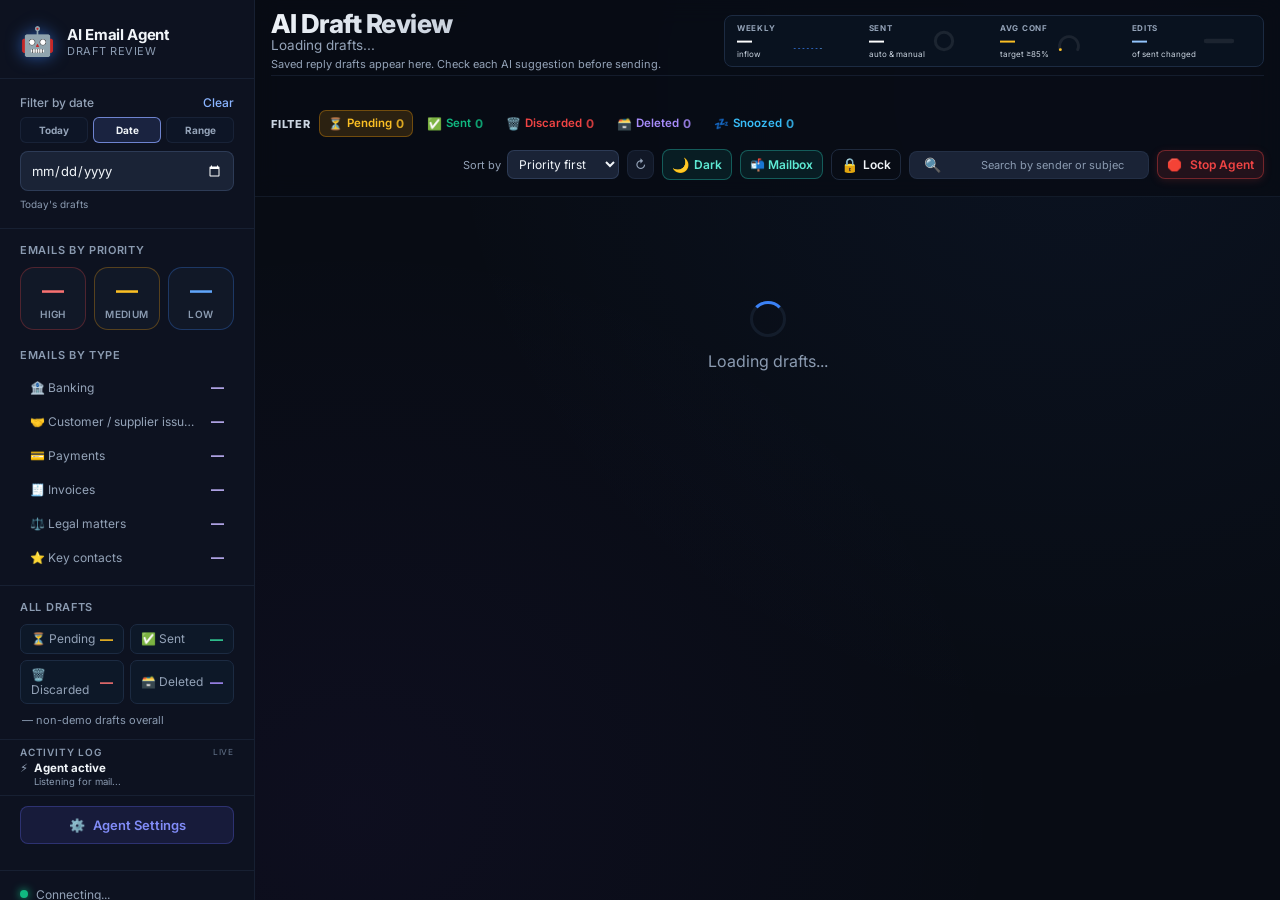
==== dashboard/index.html @ addd8291 "Add dashboard/index.html" ====
<!DOCTYPE html>
<html lang="en">
<head>
  <meta charset="UTF-8" />
  <meta name="viewport" content="width=device-width, initial-scale=1.0" />
  <title>AI Email Agent — Draft Review Dashboard</title>
  <meta name="description" content="Review, edit, and approve AI-generated email replies before they are sent." />
  <link rel="preconnect" href="https://fonts.googleapis.com" />
  <link rel="preconnect" href="https://fonts.gstatic.com" crossorigin />
  <link href="https://fonts.googleapis.com/css2?family=Inter:wght@300;400;500;600;700;800&family=JetBrains+Mono:wght@400;500&display=swap" rel="stylesheet" />
  <link rel="stylesheet" href="style.css?v=20260922-snooze-date" />
  <link rel="stylesheet" href="toolbar-layout.css?v=20260922-1" />
  <link rel="stylesheet" href="review.css?v=20260921-16" />
</head>
<body>

  <!-- ─── Sidebar ─────────────────────────────────────────────────── -->
  <aside class="sidebar" id="sidebar">
    <div class="sidebar-header">
      <div class="logo">
        <span class="logo-icon">🤖</span>
        <div class="logo-text">
          <span class="logo-title">AI Email Agent</span>
          <span class="logo-subtitle">Draft Review</span>
        </div>
      </div>
    </div>

    <!-- Date Filter (Clear on the right of Filter by date) -->
    <div class="date-filter">
      <div class="date-filter-top">
        <label for="filter-date" class="date-filter-label">Filter by date</label>
        <button type="button" class="date-clear-link" id="clear-date">Clear</button>
      </div>
      <div class="date-mode-tabs" role="group" aria-label="Date filter mode">
        <button type="button" class="date-mode-btn" data-date-mode="today">Today</button>
        <button type="button" class="date-mode-btn active" data-date-mode="single">Date</button>
        <button type="button" class="date-mode-btn" data-date-mode="range">Range</button>
      </div>
      <div class="date-inputs">
        <input type="date" id="filter-date" aria-label="Specific date" />
        <div class="date-range-inputs hidden" id="date-range-inputs">
          <input type="date" id="filter-date-from" aria-label="From date" />
          <input type="date" id="filter-date-to" aria-label="To date" />
        </div>
      </div>
      <p class="date-filter-help" id="date-filter-help">Today's drafts</p>
    </div>

    <!-- Emails by Priority & Type -->
    <section class="email-overview" aria-labelledby="priority-overview-label">
      <p class="overview-label" id="priority-overview-label">Emails by priority</p>
      <div class="priority-grid">
        <button type="button" class="priority-stat priority-stat-high overview-filter" data-overview-kind="priority" data-overview-value="high"><span id="priority-high">—</span><small>High</small></button>
        <button type="button" class="priority-stat priority-stat-medium overview-filter" data-overview-kind="priority" data-overview-value="medium"><span id="priority-medium">—</span><small>Medium</small></button>
        <button type="button" class="priority-stat priority-stat-low overview-filter" data-overview-kind="priority" data-overview-value="low"><span id="priority-low">—</span><small>Low</small></button>
      </div>
      <p class="overview-label type-label">Emails by type</p>
      <div class="type-counts">
        <button type="button" class="overview-filter" data-overview-kind="type" data-overview-value="banking"><span>🏦 Banking</span><strong id="type-banking">—</strong></button>
        <button type="button" class="overview-filter" data-overview-kind="type" data-overview-value="customerSupplier"><span>🤝 Customer / supplier issues</span><strong id="type-customer-supplier">—</strong></button>
        <button type="button" class="overview-filter" data-overview-kind="type" data-overview-value="payments"><span>💳 Payments</span><strong id="type-payments">—</strong></button>
        <button type="button" class="overview-filter" data-overview-kind="type" data-overview-value="invoices"><span>🧾 Invoices</span><strong id="type-invoices">—</strong></button>
        <button type="button" class="overview-filter" data-overview-kind="type" data-overview-value="legal"><span>⚖️ Legal matters</span><strong id="type-legal">—</strong></button>
        <button type="button" class="overview-filter" data-overview-kind="type" data-overview-value="keyContacts"><span>⭐ Key contacts</span><strong id="type-key-contacts">—</strong></button>
      </div>
    </section>

    <!-- All Drafts (2x2 Grid) -->
    <section class="global-draft-summary" aria-labelledby="global-draft-summary-label">
      <p class="overview-label" id="global-draft-summary-label">All drafts</p>
      <div class="global-draft-counts-grid">
        <div class="global-draft-box pending"><span>⏳ Pending</span><strong id="total-pending">—</strong></div>
        <div class="global-draft-box sent"><span>✅ Sent</span><strong id="total-approved">—</strong></div>
        <div class="global-draft-box discarded"><span>🗑️ Discarded</span><strong id="total-rejected">—</strong></div>
        <div class="global-draft-box deleted"><span>🗃️ Deleted</span><strong id="total-deleted">—</strong></div>
      </div>
      <p class="global-draft-note"><span id="total-visible">—</span> non-demo drafts overall</p>
    </section>

    <!-- Activity Log in Sidebar -->
    <div class="sidebar-section-title">
      <span>Activity Log</span>
      <small style="color:#64748b;font-weight:normal" id="feed-status-badge">Live</small>
    </div>
    <div class="sidebar-feed" id="sidebar-activity-feed">
      <div class="feed-item">
        <span>⚡</span>
        <div>
          <strong>Agent active</strong>
          <div class="feed-time">Listening for mail...</div>
        </div>
      </div>
    </div>

    <!-- Retry Queue in Sidebar -->
    <div class="sidebar-section-title" id="retry-queue-title" style="display:none">
      <span>Retry Queue</span>
      <small style="color:#fbbf24;font-weight:normal" id="retry-queue-count">0 pending</small>
    </div>
    <div class="sidebar-feed" id="sidebar-retry-feed" style="display:none"></div>

    <!-- Agent Settings Nav -->
    <div class="sidebar-section sidebar-settings-nav">
      <button class="sidebar-settings-btn" id="settings-open-btn">
        <span class="btn-icon">⚙️</span>
        <span class="btn-text">Agent Settings</span>
      </button>
    </div>

    <!-- Sidebar Footer -->
    <div class="sidebar-footer">
      <div class="agent-status">
        <span class="status-pulse" id="status-pulse"></span>
        <span class="status-text" id="status-text">Connecting...</span>
      </div>
      <div class="last-updated" id="last-updated">—</div>
      <button class="refresh-btn" id="refresh-btn" title="Refresh now">
        <span>↻</span> Refresh
      </button>
    </div>
  </aside>

  <!-- ─── Main Content ─────────────────────────────────────────────── -->
  <main class="main">

    <!-- Top Bar -->
    <header class="topbar">
      
      <!-- Header Row: Title & Subtitle + Stats Strip -->
      <div class="topbar-header-row">
        <div class="topbar-title-block">
          <h1 class="page-title">AI Draft Review</h1>
          <span class="page-subtitle" id="inbox-subtitle">Loading drafts...</span>
          <p class="page-context" id="page-context">Saved reply drafts appear here. Check each AI suggestion before sending.</p>
          <button type="button" class="mailbox-alert hidden" id="mailbox-alert">Mailbox needs attention <span>Reconnect</span></button>
          <div class="saved-view-note hidden" id="saved-view-note">Filters and sorting saved for your next visit</div>
        </div>

        <!-- Stats Box: Weekly, Sent, Avg Conf, Edits -->
        <div class="header-stats-strip">
          <!-- Stat 1: Weekly -->
          <div class="header-stat-box">
            <div class="header-stat-text">
              <span class="header-stat-label">WEEKLY</span>
              <strong class="header-stat-val" id="stat-weekly-val">—</strong>
              <span class="header-stat-sub" id="stat-weekly-sub">inflow</span>
            </div>
            <svg id="stat-weekly-chart" width="44" height="22" viewBox="0 0 44 22" fill="none" aria-label="Drafts created on each of the last seven days">
              <rect data-week-bar x="2" y="21" width="3.5" height="1" rx="1.5" fill="#3b82f6"/>
              <rect data-week-bar x="8" y="21" width="3.5" height="1" rx="1.5" fill="#3b82f6"/>
              <rect data-week-bar x="14" y="21" width="3.5" height="1" rx="1.5" fill="#3b82f6"/>
              <rect data-week-bar x="20" y="21" width="3.5" height="1" rx="1.5" fill="#3b82f6"/>
              <rect data-week-bar x="26" y="21" width="3.5" height="1" rx="1.5" fill="#3b82f6"/>
              <rect data-week-bar x="32" y="21" width="3.5" height="1" rx="1.5" fill="#3b82f6"/>
              <rect data-week-bar x="38" y="21" width="3.5" height="1" rx="1.5" fill="#60a5fa"/>
            </svg>
          </div>

          <div class="header-stat-sep"></div>

          <!-- Stat 2: Sent -->
          <div class="header-stat-box">
            <div class="header-stat-text">
              <span class="header-stat-label">SENT</span>
              <strong class="header-stat-val" id="stat-sent-val">—</strong>
              <span class="header-stat-sub" id="stat-sent-sub">auto &amp; manual</span>
            </div>
            <svg width="24" height="24" viewBox="0 0 36 36" style="transform:rotate(-90deg)">
              <circle cx="18" cy="18" r="13" fill="none" stroke="rgba(255,255,255,0.08)" stroke-width="4.5"/>
              <circle id="stat-sent-ring" cx="18" cy="18" r="13" fill="none" stroke="#10b981" stroke-width="4.5" stroke-dasharray="0 82"/>
            </svg>
          </div>

          <div class="header-stat-sep"></div>

          <!-- Stat 3: Avg Conf -->
          <div class="header-stat-box">
            <div class="header-stat-text">
              <span class="header-stat-label">AVG CONF</span>
              <strong class="header-stat-val conf" id="stat-conf-val">—</strong>
              <span class="header-stat-sub" id="stat-conf-sub">target ≥85%</span>
            </div>
            <svg width="26" height="24" viewBox="0 0 36 32">
              <path d="M 6 28 A 13 13 0 1 1 30 28" fill="none" stroke="rgba(255,255,255,0.08)" stroke-width="4" stroke-linecap="round"/>
              <path id="stat-conf-ring" d="M 6 28 A 13 13 0 1 1 30 28" pathLength="100" fill="none" stroke="#fbbf24" stroke-width="4" stroke-linecap="round" stroke-dasharray="0 100"/>
            </svg>
          </div>

          <div class="header-stat-sep"></div>

          <!-- Stat 4: Edits -->
          <div class="header-stat-box">
            <div class="header-stat-text">
              <span class="header-stat-label">EDITS</span>
              <strong class="header-stat-val edits" id="stat-edits-val">—</strong>
              <span class="header-stat-sub" id="stat-edits-sub">of sent changed</span>
            </div>
            <svg width="42" height="20" viewBox="0 0 42 20" fill="none">
              <rect x="1" y="7" width="40" height="6" rx="3" fill="rgba(255,255,255,0.08)"/>
              <rect id="stat-edits-bar" x="1" y="7" width="0" height="6" rx="3" fill="#8ab4ff"/>
            </svg>
          </div>
        </div>
      </div>

      <!-- Controls Unified Row: Filter buttons on Left, Tools + Theme on Right -->
      <div class="controls-unified-row">
        <div class="controls-left-filters">
          <span class="filter-label-text">FILTER</span>
          <div class="filter-buttons">
            <button class="filter-btn active" data-filter="pending" id="filter-pending">
              <span class="filter-icon">⏳</span> Pending <span class="filter-count">0</span>
            </button>
            <button class="filter-btn" data-filter="approved" id="filter-approved">
              <span class="filter-icon">✅</span> Sent <span class="filter-count">0</span>
            </button>
            <button class="filter-btn" data-filter="rejected" id="filter-rejected">
              <span class="filter-icon">🗑️</span> Discarded <span class="filter-count">0</span>
            </button>
            <button class="filter-btn" data-filter="deleted" id="filter-deleted">
              <span class="filter-icon">🗃️</span> Deleted <span class="filter-count">0</span>
            </button>
            <button class="filter-btn" data-filter="snoozed" id="filter-snoozed">
              <span class="filter-icon">💤</span> Snoozed <span class="filter-count">0</span>
            </button>
          </div>
          <label class="select-all-drafts hidden" id="select-all-drafts">
            <input type="checkbox" id="select-all-drafts-input" />
            <span>Select all</span>
          </label>
        </div>

        <div class="controls-right-tools">
          <div class="sort-control" style="display:flex;align-items:center;gap:6px">
            <label for="sort-drafts" style="font-size:12px;color:var(--text-secondary)">Sort by</label>
            <select id="sort-drafts" style="background:var(--bg-input);color:var(--text-primary);border:1px solid var(--border-bright);border-radius:7px;padding:5px 10px;font-size:12px">
              <option value="priority">Priority first</option>
              <option value="newest">Newest first</option>
              <option value="oldest">Oldest first</option>
            </select>
          </div>

          <button class="refresh-btn" id="refresh-btn-top" title="Refresh now" style="width:auto;padding:6px 10px;margin:0">
            <span>↻</span>
          </button>

          <!-- Dark / Light Theme Toggle Button -->
          <button class="mailbox-link" id="theme-toggle-btn" title="Toggle Light / Dark Mode" style="display:flex;align-items:center;gap:5px;cursor:pointer;padding:6px 12px;font-size:12px">
            <span id="theme-toggle-icon">🌙</span> <span id="theme-toggle-text">Dark</span>
          </button>

          <a class="mailbox-link" href="inbox.html" style="padding:6px 12px;font-size:12px">📬 Mailbox</a>
          <button class="mailbox-link" id="logout-btn" title="Lock dashboard" style="display:flex;align-items:center;gap:5px;cursor:pointer;padding:6px 12px;font-size:12px;border:1px solid var(--border-bright);background:transparent;color:var(--text-primary)">
            <span>🔒</span> Lock
          </button>

          <div class="search-wrap" style="margin:0">
            <span class="search-icon">🔍</span>
            <input
              type="text"
              id="search-input"
              class="search-input"
              placeholder="Search by sender or subject..."
              style="padding:6px 12px 6px 30px;font-size:12px"
            />
          </div>

          <button class="stop-btn" id="stop-agent-btn" title="Stop AI Agent completely" style="margin:0;padding:6px 13px;font-size:12px">
            <span class="btn-icon">🛑</span>
            <span class="btn-text">Stop Agent</span>
          </button>
        </div>
      </div>
    </header>

    <div class="active-filter-row hidden" id="active-filter-row" aria-label="Active filters"></div>

    <!-- Draft List -->
    <div class="draft-list" id="draft-list">
      <div class="loading-state" id="loading-state">
        <div class="spinner"></div>
        <p>Loading drafts...</p>
      </div>
      <div class="empty-state hidden" id="empty-state">
        <div class="empty-icon">📭</div>
        <h3>No drafts here</h3>
        <p>The AI agent will populate drafts as new emails arrive.</p>
      </div>
    </div>
  </main>

  <!-- ─── Settings Modal ───────────────────────────────────────────── -->
  <div class="modal-overlay hidden" id="settings-overlay">
    <div class="modal modal-settings" id="settings-modal" role="dialog" aria-modal="true">
      <div class="modal-header">
        <div class="modal-meta">
          <h2 class="modal-subject">⚙️ Agent Settings</h2>
          <div class="modal-from">Configure AI engine, tone, security, auto-approval &amp; themes</div>
        </div>
        <button class="modal-close" id="settings-close-btn" aria-label="Close">✕</button>
      </div>

      <div class="modal-body settings-body">
        <form id="settings-form" class="settings-form">
          
          <!-- 1. Color Theme Preset -->
          <div class="setting-group" id="setting-theme-group">
            <label class="setting-label">🎨 Dashboard Color Theme</label>
            <div class="theme-options-grid">
              <div class="theme-option active" data-theme="dark" aria-label="Indigo" title="Indigo" onclick="selectDashboardTheme('dark')"><span class="theme-dot" style="background:#6366f1"></span></div>
              <div class="theme-option" data-theme="cyan" aria-label="Cyan" title="Cyan" onclick="selectDashboardTheme('cyan')"><span class="theme-dot" style="background:#00e5ff"></span></div>
              <div class="theme-option" data-theme="amber" aria-label="Amber" title="Amber" onclick="selectDashboardTheme('amber')"><span class="theme-dot" style="background:#ffb300"></span></div>
              <div class="theme-option" data-theme="emerald" aria-label="Emerald" title="Emerald" onclick="selectDashboardTheme('emerald')"><span class="theme-dot" style="background:#10b981"></span></div>
              <div class="theme-option" data-theme="blue" aria-label="Blue" title="Blue" onclick="selectDashboardTheme('blue')"><span class="theme-dot" style="background:#3b82f6"></span></div>
              <div class="theme-option" data-theme="violet" aria-label="Violet" title="Violet" onclick="selectDashboardTheme('violet')"><span class="theme-dot" style="background:#8b5cf6"></span></div>
              <div class="theme-option" data-theme="purple" aria-label="Purple" title="Purple" onclick="selectDashboardTheme('purple')"><span class="theme-dot" style="background:#a855f7"></span></div>
              <div class="theme-option" data-theme="fuchsia" aria-label="Fuchsia" title="Fuchsia" onclick="selectDashboardTheme('fuchsia')"><span class="theme-dot" style="background:#d946ef"></span></div>
              <div class="theme-option" data-theme="pink" aria-label="Pink" title="Pink" onclick="selectDashboardTheme('pink')"><span class="theme-dot" style="background:#ec4899"></span></div>
              <div class="theme-option" data-theme="rose" aria-label="Rose" title="Rose" onclick="selectDashboardTheme('rose')"><span class="theme-dot" style="background:#f43f5e"></span></div>
              <div class="theme-option" data-theme="red" aria-label="Red" title="Red" onclick="selectDashboardTheme('red')"><span class="theme-dot" style="background:#ef4444"></span></div>
              <div class="theme-option" data-theme="orange" aria-label="Orange" title="Orange" onclick="selectDashboardTheme('orange')"><span class="theme-dot" style="background:#f97316"></span></div>
              <div class="theme-option" data-theme="yellow" aria-label="Yellow" title="Yellow" onclick="selectDashboardTheme('yellow')"><span class="theme-dot" style="background:#eab308"></span></div>
              <div class="theme-option" data-theme="lime" aria-label="Lime" title="Lime" onclick="selectDashboardTheme('lime')"><span class="theme-dot" style="background:#84cc16"></span></div>
              <div class="theme-option" data-theme="green" aria-label="Green" title="Green" onclick="selectDashboardTheme('green')"><span class="theme-dot" style="background:#22c55e"></span></div>
              <div class="theme-option" data-theme="teal" aria-label="Teal" title="Teal" onclick="selectDashboardTheme('teal')"><span class="theme-dot" style="background:#14b8a6"></span></div>
              <div class="theme-option" data-theme="sky" aria-label="Sky" title="Sky" onclick="selectDashboardTheme('sky')"><span class="theme-dot" style="background:#0ea5e9"></span></div>
              <div class="theme-option" data-theme="slate" aria-label="Slate" title="Slate" onclick="selectDashboardTheme('slate')"><span class="theme-dot" style="background:#94a3b8"></span></div>
              <div class="theme-option" data-theme="copper" aria-label="Copper" title="Copper" onclick="selectDashboardTheme('copper')"><span class="theme-dot" style="background:#c26d3b"></span></div>
              <div class="theme-option" data-theme="gold" aria-label="Gold" title="Gold" onclick="selectDashboardTheme('gold')"><span class="theme-dot" style="background:#d4af37"></span></div>
            </div>
          </div>

          <!-- 2. AI Provider & Model -->
          <div class="setting-group" id="setting-ai-group">
            <label class="setting-label" for="setting-ai-model">🤖 AI Provider &amp; Engine</label>
            <select id="setting-ai-model" class="setting-input">
              <option value="openrouter">OpenRouter (multiple model providers)</option>
              <option value="openai">OpenAI (GPT-4o / GPT-4o-mini)</option>
              <option value="gemini">Google Gemini</option>
              <option value="claude">Anthropic Claude (Claude 3.5 Sonnet)</option>
            </select>
            <span class="setting-help">Select the LLM engine used for generating smart email responses.</span>
            <label class="setting-label" for="setting-openrouter-model">OpenRouter model slug</label>
            <input id="setting-openrouter-model" class="setting-input" value="google/gemini-2.5-flash" placeholder="provider/model-name" autocomplete="off" />
            <span class="setting-help">Used only when OpenRouter is selected. Copy a model slug from the OpenRouter model catalog.</span>
          </div>

          <!-- 3. Tone & Name -->
          <div class="setting-group" id="setting-tone-group">
            <label class="setting-label" for="setting-tone">✍️ Default Reply Tone</label>
            <select id="setting-tone" class="setting-input">
              <option value="professional">Professional &amp; Direct</option>
              <option value="casual">Casual &amp; Friendly</option>
              <option value="formal">Formal &amp; Corporate</option>
              <option value="concise">Ultra-Concise</option>
            </select>
          </div>

          <!-- 4. Security & Sound FX -->
          <div class="setting-group" id="setting-security-group">
            <label class="setting-label">🛡️ Security &amp; Sound FX</label>
            <div class="setting-checkboxes">
              <label class="checkbox-label">
                <input type="checkbox" id="setting-sound-fx" checked />
                <span>Audio Feedback Chimes</span>
              </label>
              <label class="checkbox-label">
                <input type="checkbox" id="setting-pin-security" checked />
                <span>Enforce PIN Code Security</span>
              </label>
            </div>
          </div>

          <div class="setting-group" id="setting-pin-group">
            <label class="setting-label" for="setting-pin-code">Executive PIN Code</label>
            <input type="password" id="setting-pin-code" class="setting-input" minlength="4" maxlength="12" pattern="[0-9]{4,12}" placeholder="Unchanged" style="width:120px;letter-spacing:3px;text-align:center;" />
          </div>

          <!-- 5. Polling & Auto-Approval -->
          <div class="setting-group" id="setting-interval-group">
            <label class="setting-label" for="setting-interval">⏱️ Inbox Polling Interval (seconds)</label>
            <input type="number" id="setting-interval" class="setting-input" min="30" max="3600" step="30" value="120" />
          </div>

          <div class="setting-group" id="setting-auto-approve-group">
            <label class="setting-label" for="setting-auto-approve">🚀 Auto-Approval Threshold</label>
            <select id="setting-auto-approve" class="setting-input">
              <option value="false">Require Manual Confirmation (Draft Mode - Recommended)</option>
              <option value="true">Auto-Send High Confidence Replies (85%+)</option>
            </select>
          </div>

          <!-- 6. Persistent Memory Rules -->
          <div class="setting-group" id="setting-instructions-group">
            <label class="setting-label" for="setting-instructions">🧠 Custom Context &amp; Rules</label>
            <textarea id="setting-instructions" class="setting-input" rows="3" placeholder="e.g. Always offer Tuesdays or Thursdays for meetings. Never sign contracts over $10k without review."></textarea>
            <span class="setting-help">Persistent instructions remembered by the AI for all incoming emails.</span>
          </div>

          <!-- 7. Email Platforms -->
          <div class="setting-group" id="setting-platforms-group">
            <label class="setting-label">⚡ Connected Email Platforms</label>
            <div class="setting-checkboxes">
              <label class="checkbox-label">
                <input type="checkbox" id="setting-outlook" checked />
                <span>Outlook / MS 365</span>
              </label>
            </div>
          </div>

          <!-- 8. VIP Sender Allowlist -->
          <div class="setting-group" id="setting-vip-group">
            <label class="setting-label" for="setting-vip-contacts">⭐ VIP Sender Allowlist</label>
            <textarea id="setting-vip-contacts" class="setting-input" rows="2" placeholder="e.g. sarah.jenkins@acmecorp.com, boss@company.com, *@boardroom.co"></textarea>
            <span class="setting-help">Comma-separated emails or domains that receive gold VIP priority tags.</span>
          </div>

          <div class="settings-actions">
            <button type="submit" class="btn-save-settings" id="btn-save-settings">💾 Save Settings</button>
          </div>
        </form>
      </div>
    </div>
  </div>


  <!-- ─── Draft Detail Modal ────────────────────────────────────────── -->
  <div class="modal-overlay hidden" id="modal-overlay">
    <div class="modal" id="modal" role="dialog" aria-modal="true">

      <div class="modal-header">
        <div class="modal-meta">
          <div class="modal-badges" id="modal-badges"></div>
          <h2 class="modal-subject" id="modal-subject">Email Subject</h2>
          <div class="modal-from" id="modal-from">From: sender@example.com</div>
        </div>

        <div class="modal-header-actions" id="modal-footer">
          <button class="btn-reject" id="btn-reject">🗑️ Discard</button>
          <button class="btn-approve" id="btn-approve">
            <span class="btn-icon">✈️</span>
            <span>Send Reply</span>
          </button>
          <button class="modal-close" id="modal-close" aria-label="Close">✕</button>
        </div>
      </div>

      <div class="modal-body">
        <!-- Compact AI Classification Banner at Top -->
        <div class="meta-strip" id="modal-meta"></div>

        <!-- Original Email -->
        <div class="panel panel-original">
          <div class="panel-header">
            <span class="panel-icon">📩</span>
            <span class="panel-title">Original Email</span>
          </div>
          <div class="panel-content original-body" id="modal-original"></div>
        </div>

        <!-- AI Reply -->
        <div class="panel panel-reply">
          <div class="panel-header">
            <span class="panel-icon">🧠</span>
            <span class="panel-title">AI Reply</span>
            <button class="edit-toggle-btn" id="edit-toggle-btn">✏️ Edit</button>
          </div>
          <div class="panel-content ai-reply-view" id="modal-ai-reply"></div>
          <textarea class="ai-reply-editor hidden" id="modal-ai-editor" rows="10"
            placeholder="Edit the AI reply here..."></textarea>
          <div class="editor-actions hidden" id="editor-actions">
            <button class="btn-save-edit" id="btn-save-edit">💾 Save Edit</button>
            <button class="btn-cancel-edit" id="btn-cancel-edit">✕ Cancel</button>
          </div>
        </div>
      </div>
    </div>
  </div>

  <!-- ─── Toast Notifications ──────────────────────────────────────── -->
  <div class="toast-container" id="toast-container"></div>
  <div class="toast-popup" id="toast-popup"></div>

  <script src="security.js?v=20260921-16"></script>
  <script src="app.js?v=20260922-snooze-date"></script>
  <script src="review.js?v=20260921-16"></script>
</body>
</html>
---- dashboard/style.css ----
/* ──────────────────────────────────────────────────────────────
   AI Email Agent Dashboard — style.css
   Dark mode, glassmorphism, premium micro-animations
────────────────────────────────────────────────────────────── */

/* ─── Reset & Base ─────────────────────────────────────────── */
*, *::before, *::after { box-sizing: border-box; margin: 0; padding: 0; }

:root {
  /* Colors */
  --bg-deep:       #080c14;
  --bg-surface:    #0d1220;
  --bg-card:       #111827;
  --bg-card-hover: #161f30;
  --bg-glass:      rgba(17, 24, 39, 0.7);
  --bg-input:      #1a2336;

  --border:        rgba(99, 130, 180, 0.12);
  --border-bright: rgba(99, 130, 180, 0.25);

  --accent-blue:   #3b82f6;
  --accent-violet: #7c3aed;
  --accent-cyan:   #06b6d4;
  --accent-green:  #10b981;
  --accent-amber:  #f59e0b;
  --accent-red:    #ef4444;

  --gradient-hero: linear-gradient(135deg, #1e3a5f 0%, #0d1220 60%);
  --gradient-btn:  linear-gradient(135deg, #3b82f6, #7c3aed);
  --gradient-reject: linear-gradient(135deg, #7f1d1d, #991b1b);

  --text-primary:  #f1f5f9;
  --text-secondary:#94a3b8;
  --text-muted:    #475569;

  /* Sizes */
  --sidebar-w: 315px;
  --radius-sm: 8px;
  --radius-md: 14px;
  --radius-lg: 20px;

  /* Shadows */
  --shadow-card: 0 4px 24px rgba(0,0,0,0.4);
  --shadow-modal: 0 24px 80px rgba(0,0,0,0.7);
  --shadow-glow-blue: 0 0 30px rgba(59, 130, 246, 0.15);
}

html { scroll-behavior: smooth; }
body {
  font-family: 'Inter', system-ui, sans-serif;
  background: var(--bg-deep);
  color: var(--text-primary);
  display: flex;
  min-height: 100vh;
  overflow-x: hidden;
}

/* ─── Scrollbar ─────────────────────────────────────────────── */
::-webkit-scrollbar { width: 6px; }
::-webkit-scrollbar-track { background: var(--bg-deep); }
::-webkit-scrollbar-thumb { background: #1e3252; border-radius: 3px; }
::-webkit-scrollbar-thumb:hover { background: #2a4673; }

/* ─── Sidebar ───────────────────────────────────────────────── */
.sidebar {
  width: var(--sidebar-w);
  min-height: 100vh;
  background: var(--bg-surface);
  border-right: 1px solid var(--border);
  display: flex;
  flex-direction: column;
  position: fixed;
  top: 0; left: 0; bottom: 0;
  z-index: 100;
  padding: 0;
}

.sidebar-header {
  padding: 24px 20px 20px;
  border-bottom: 1px solid var(--border);
}

.logo {
  display: flex;
  align-items: center;
  gap: 12px;
}

.logo-icon {
  font-size: 28px;
  filter: drop-shadow(0 0 8px rgba(59,130,246,0.6));
  animation: float 3s ease-in-out infinite;
}

@keyframes float {
  0%, 100% { transform: translateY(0); }
  50% { transform: translateY(-4px); }
}

.logo-text { display: flex; flex-direction: column; }
.logo-title {
  font-size: 15px;
  font-weight: 700;
  color: var(--text-primary);
  letter-spacing: -0.3px;
}
.logo-subtitle {
  font-size: 11px;
  color: var(--text-muted);
  font-weight: 400;
  letter-spacing: 0.5px;
  text-transform: uppercase;
}

/* Sidebar Settings Button */
.sidebar-settings-nav {
  padding: 10px 20px;
  margin-top: auto;
}

.sidebar-settings-btn {
  width: 100%;
  display: flex;
  align-items: center;
  justify-content: center;
  gap: 8px;
  padding: 10px 14px;
  background: rgba(99, 102, 241, 0.12);
  border: 1px solid rgba(99, 102, 241, 0.3);
  color: #818cf8;
  font-family: 'Inter', sans-serif;
  font-size: 13px;
  font-weight: 600;
  border-radius: 8px;
  cursor: pointer;
  transition: all 0.2s ease;
}

.sidebar-settings-btn:hover {
  background: rgba(99, 102, 241, 0.25);
  border-color: #6366f1;
  color: #ffffff;
  box-shadow: 0 0 12px rgba(99, 102, 241, 0.4);
}

/* Theme Option Cards in Modal */
.theme-options-grid {
  display: grid;
  grid-template-columns: 1fr 1fr;
  gap: 8px;
  margin-top: 6px;
}

.theme-option {
  padding: 8px 12px;
  border-radius: 6px;
  border: 1px solid var(--border);
  background: rgba(0, 0, 0, 0.2);
  color: var(--text-primary);
  font-size: 12px;
  font-weight: 500;
  cursor: pointer;
  display: flex;
  align-items: center;
  gap: 8px;
  transition: all 0.2s;
}

.theme-option.active, .theme-option:hover {
  border-color: #6366f1;
  background: rgba(99, 102, 241, 0.15);
  color: #818cf8;
}

.theme-dot {
  width: 10px;
  height: 10px;
  border-radius: 50%;
  box-shadow: 0 0 6px currentColor;
}

/* Stats Grid */
.stats-grid {
  display: grid;
  grid-template-columns: 1fr 1fr;
  gap: 10px;
  padding: 20px;
}

.stat-card {
  background: var(--bg-card);
  border: 1px solid var(--border);
  border-radius: var(--radius-md);
  padding: 14px 12px;
  text-align: center;
  transition: transform 0.2s, border-color 0.2s;
  cursor: default;
}
.stat-card:hover { transform: translateY(-2px); }

.stat-number {
  display: block;
  font-size: 26px;
  font-weight: 700;
  line-height: 1;
  margin-bottom: 4px;
}
.stat-label {
  font-size: 11px;
  text-transform: uppercase;
  letter-spacing: 0.6px;
  color: var(--text-muted);
  font-weight: 500;
}

.stat-pending  { border-color: rgba(245,158,11,0.25); }
.stat-pending .stat-number { color: var(--accent-amber); }
.stat-approved { border-color: rgba(16,185,129,0.25); }
.stat-approved .stat-number { color: var(--accent-green); }
.stat-rejected { border-color: rgba(239,68,68,0.2); }
.stat-rejected .stat-number { color: var(--accent-red); }
.stat-deleted { border-color: rgba(139,92,246,0.3); }
.stat-deleted .stat-number { color: #a78bfa; }

/* Email overview */
.email-overview { padding: 18px 15px; border-bottom: 1px solid var(--border); }
.overview-label { margin: 0 0 10px; color: var(--text-muted); font-size: 11px; font-weight: 600; letter-spacing: .7px; text-transform: uppercase; }
.priority-grid { display: grid; grid-template-columns: repeat(3, 1fr); gap: 8px; }
.priority-stat { min-width: 0; padding: 11px 5px 9px; border: 1px solid var(--border); border-radius: var(--radius-md); background: var(--bg-card); color: inherit; text-align: center; font-family: inherit; cursor: pointer; }
.priority-stat span { display: block; font-size: 22px; font-weight: 700; line-height: 1; }
.priority-stat small { display: block; margin-top: 7px; color: var(--text-muted); font-size: 10px; font-weight: 600; letter-spacing: .4px; text-transform: uppercase; }
.priority-stat-high { border-color: rgba(239,68,68,.28); }
.priority-stat-high span { color: #f87171; }
.priority-stat-medium { border-color: rgba(245,158,11,.3); }
.priority-stat-medium span { color: #fbbf24; }
.priority-stat-low { border-color: rgba(59,130,246,.3); }
.priority-stat-low span { color: #60a5fa; }
.type-label { margin-top: 18px; }
.type-counts { display: flex; flex-direction: column; gap: 3px; }
.type-counts button { display: flex; align-items: center; justify-content: space-between; gap: 8px; width: 100%; min-height: 31px; padding: 6px 9px; border: 1px solid transparent; border-radius: 7px; background: transparent; color: var(--text-secondary); font: 12px 'Inter',sans-serif; cursor: pointer; }
.type-counts button:hover,.priority-stat:hover { background: rgba(148,163,184,.1); transform: translateY(-1px); }
.overview-filter.active { border-color: rgba(139,164,255,.7); background: rgba(90,118,210,.18); box-shadow: 0 0 0 2px rgba(102,140,255,.1); }
.type-counts span { overflow: hidden; text-overflow: ellipsis; white-space: nowrap; }
.type-counts strong { min-width: 22px; color: #c4b5fd; text-align: right; font-size: 13px; }

/* Global draft summary */
.global-draft-summary { padding: 16px 15px; border-bottom: 1px solid var(--border); }
.global-draft-counts { display: flex; flex-direction: column; gap: 5px; }
.global-draft-row {
  display: flex;
  align-items: center;
  justify-content: space-between;
  gap: 10px;
  min-height: 31px;
  padding: 6px 9px;
  border: 1px solid rgba(148,163,184,.08);
  border-radius: 7px;
  background: rgba(20,31,49,.42);
  color: var(--text-secondary);
  font-size: 12px;
}
.global-draft-row span { overflow: hidden; text-overflow: ellipsis; white-space: nowrap; }
.global-draft-row strong { min-width: 22px; text-align: right; font-size: 13px; }
.global-draft-row:nth-child(1) strong { color: var(--accent-amber); }
.global-draft-row:nth-child(2) strong { color: var(--accent-green); }
.global-draft-row:nth-child(3) strong { color: var(--accent-red); }
.global-draft-row:nth-child(4) strong { color: #a78bfa; }
.global-draft-note { margin: 9px 2px 0; color: var(--text-muted); font-size: 11px; }

/* Filter Buttons */
.filter-section { padding: 0 20px; }
.filter-label {
  font-size: 11px;
  text-transform: uppercase;
  letter-spacing: 0.8px;
  color: var(--text-muted);
  margin-bottom: 10px;
  font-weight: 500;
}
.filter-buttons { display: flex; flex-direction: column; gap: 4px; }

.filter-btn {
  display: flex;
  align-items: center;
  gap: 10px;
  padding: 9px 14px;
  border-radius: var(--radius-sm);
  border: 1px solid transparent;
  background: transparent;
  font-size: 13.5px;
  font-weight: 600;
  cursor: pointer;
  transition: all 0.15s;
  text-align: left;
  font-family: 'Inter', sans-serif;
}

.filter-icon {
  font-size: 14px;
  line-height: 1;
}

/* Coloured letters & filter button themes */
.filter-btn[data-filter="pending"] {
  color: var(--accent-amber);
}
.filter-btn[data-filter="pending"]:hover {
  background: rgba(245, 158, 11, 0.1);
}
.filter-btn[data-filter="pending"].active {
  background: rgba(245, 158, 11, 0.15);
  border-color: rgba(245, 158, 11, 0.35);
  color: #fbbf24;
}

.filter-btn[data-filter="approved"] {
  color: var(--accent-green);
}
.filter-btn[data-filter="approved"]:hover {
  background: rgba(16, 185, 129, 0.1);
}
.filter-btn[data-filter="approved"].active {
  background: rgba(16, 185, 129, 0.15);
  border-color: rgba(16, 185, 129, 0.35);
  color: #34d399;
}

.filter-btn[data-filter="rejected"] {
  color: var(--accent-red);
}
.filter-btn[data-filter="rejected"]:hover {
  background: rgba(239, 68, 68, 0.1);
}
.filter-btn[data-filter="rejected"].active {
  background: rgba(239, 68, 68, 0.15);
  border-color: rgba(239, 68, 68, 0.35);
  color: #f87171;
}

.filter-btn[data-filter="all"] {
  color: var(--accent-blue);
}
.filter-btn[data-filter="all"]:hover {
  background: rgba(59, 130, 246, 0.1);
}
.filter-btn[data-filter="all"].active {
  background: rgba(59, 130, 246, 0.15);
  border-color: rgba(59, 130, 246, 0.35);
  color: #60a5fa;
}

.filter-btn[data-filter="snoozed"] {
  color: #38bdf8;
}
.filter-btn[data-filter="snoozed"]:hover {
  background: rgba(56, 189, 248, 0.1);
}
.filter-btn[data-filter="snoozed"].active {
  background: rgba(56, 189, 248, 0.15);
  border-color: rgba(56, 189, 248, 0.38);
  color: #7dd3fc;
}

/* Sidebar Footer */
.sidebar-footer {
  margin-top: auto;
  padding: 16px 20px 20px;
  border-top: 1px solid var(--border);
}

.agent-status {
  display: flex;
  align-items: center;
  gap: 8px;
  margin-bottom: 6px;
}

.status-pulse {
  width: 8px; height: 8px;
  border-radius: 50%;
  background: var(--accent-green);
  box-shadow: 0 0 8px var(--accent-green);
  animation: pulse 2s ease-in-out infinite;
}
.status-pulse.offline { background: var(--accent-red); box-shadow: 0 0 8px var(--accent-red); animation: none; }

@keyframes pulse {
  0%, 100% { opacity: 1; transform: scale(1); }
  50% { opacity: 0.6; transform: scale(0.85); }
}

.status-text { font-size: 12px; color: var(--text-secondary); }
.last-updated { font-size: 11px; color: var(--text-muted); margin-bottom: 12px; }

.refresh-btn {
  width: 100%;
  padding: 8px;
  background: var(--bg-card);
  border: 1px solid var(--border);
  border-radius: var(--radius-sm);
  color: var(--text-secondary);
  font-size: 12px;
  cursor: pointer;
  transition: all 0.15s;
  font-family: 'Inter', sans-serif;
  font-weight: 500;
}
.refresh-btn:hover {
  background: var(--bg-card-hover);
  color: var(--text-primary);
  border-color: var(--border-bright);
}

/* ─── Main ──────────────────────────────────────────────────── */
.main {
  margin-left: var(--sidebar-w);
  flex: 0 0 calc(100vw - var(--sidebar-w));
  width: calc(100vw - var(--sidebar-w));
  max-width: calc(100vw - var(--sidebar-w));
  min-width: 0;
  display: flex;
  flex-direction: column;
  min-height: 100vh;
  overflow-x: hidden;
  background:
    radial-gradient(ellipse at 80% 10%, rgba(59,130,246,0.06) 0%, transparent 55%),
    radial-gradient(ellipse at 10% 90%, rgba(124,58,237,0.05) 0%, transparent 50%),
    var(--bg-deep);
}

/* ─── Top Bar ───────────────────────────────────────────────── */
.topbar {
  display: flex;
  align-items: center;
  justify-content: space-between;
  padding: 24px 32px 20px;
  border-bottom: 1px solid var(--border);
  backdrop-filter: blur(12px);
  background: rgba(8,12,20,0.8);
  position: sticky;
  top: 0;
  z-index: 50;
}

.topbar-left { display: flex; flex-direction: column; gap: 2px; }
.page-title {
  font-size: 22px;
  font-weight: 700;
  letter-spacing: -0.5px;
  background: linear-gradient(135deg, #f1f5f9, #94a3b8);
  -webkit-background-clip: text;
  -webkit-text-fill-color: transparent;
}
.page-subtitle { font-size: 13px; color: var(--text-muted); }
.page-context { font-size: 11px; color: var(--text-secondary); margin-top: 3px; }
.saved-view-note {
  margin-top: 5px;
  color: #65d5ad;
  font-size: 10px;
  font-weight: 600;
}
.mailbox-alert {
  display: inline-flex;
  align-items: center;
  gap: 8px;
  width: max-content;
  margin-top: 8px;
  padding: 6px 9px;
  border: 1px solid rgba(248, 113, 113, .38);
  border-radius: 7px;
  background: rgba(239, 68, 68, .08);
  color: #fca5a5;
  font: 700 10px 'Inter', sans-serif;
  cursor: pointer;
}
.mailbox-alert::before {
  content: '';
  width: 7px;
  height: 7px;
  border-radius: 50%;
  background: #ff5656;
  box-shadow: 0 0 8px rgba(255, 86, 86, .75);
}
.mailbox-alert span {
  color: #ffccd0;
}

.mailbox-link {
  display: inline-flex;
  align-items: center;
  white-space: nowrap;
  padding: 9px 13px;
  border: 1px solid rgba(45, 212, 191, 0.35);
  border-radius: var(--radius-sm);
  background: rgba(20, 184, 166, 0.1);
  color: #5eead4;
  font-size: 12px;
  font-weight: 600;
  text-decoration: none;
}
.mailbox-link:hover { background: rgba(20, 184, 166, 0.2); border-color: #2dd4bf; }

.search-wrap {
  display: flex;
  align-items: center;
  gap: 10px;
  background: var(--bg-input);
  border: 1px solid var(--border);
  border-radius: var(--radius-sm);
  padding: 0 14px;
  transition: border-color 0.2s;
}
.search-wrap:focus-within { border-color: var(--accent-blue); box-shadow: 0 0 0 3px rgba(59,130,246,0.1); }
.search-icon { font-size: 14px; }
.search-input {
  background: none;
  border: none;
  outline: none;
  color: var(--text-primary);
  font-size: 13px;
  font-family: 'Inter', sans-serif;
  width: 240px;
  padding: 10px 0;
}
.search-input::placeholder { color: var(--text-muted); }

.topbar-right {
  display: flex;
  align-items: center;
  gap: 14px;
}

.stop-btn {
  display: flex;
  align-items: center;
  gap: 8px;
  background: rgba(239, 68, 68, 0.12);
  border: 1px solid rgba(239, 68, 68, 0.4);
  color: #ef4444;
  font-family: 'Inter', sans-serif;
  font-size: 13px;
  font-weight: 600;
  padding: 8px 16px;
  border-radius: var(--radius-sm);
  cursor: pointer;
  transition: all 0.2s ease;
  box-shadow: 0 2px 8px rgba(239, 68, 68, 0.15);
}

.stop-btn:hover {
  background: rgba(239, 68, 68, 0.25);
  border-color: #ef4444;
  color: #ffffff;
  transform: translateY(-1px);
  box-shadow: 0 4px 12px rgba(239, 68, 68, 0.3);
}

.stop-btn:active {
  transform: translateY(0);
}

/* ─── Draft List ────────────────────────────────────────────── */
.draft-list {
  padding: 24px 32px;
  display: flex;
  flex-direction: column;
  gap: 14px;
  flex: 1;
  max-width: none;
  width: 100%;
  box-sizing: border-box;
}

/* Loading & Empty States */
.loading-state, .empty-state {
  display: flex;
  flex-direction: column;
  align-items: center;
  justify-content: center;
  padding: 80px 0;
  gap: 14px;
  color: var(--text-muted);
}
.empty-state h3 { font-size: 16px; color: var(--text-secondary); }
.empty-state p { font-size: 13px; }
.empty-icon { font-size: 48px; }

.spinner {
  width: 36px; height: 36px;
  border: 3px solid var(--border);
  border-top-color: var(--accent-blue);
  border-radius: 50%;
  animation: spin 0.8s linear infinite;
}
@keyframes spin { to { transform: rotate(360deg); } }

.hidden { display: none !important; }

/* ─── Draft Card ────────────────────────────────────────────── */
.draft-card {
  background: var(--bg-card);
  border: 1px solid var(--border);
  border-radius: var(--radius-md);
  padding: 18px 20px;
  width: 100%;
  max-width: 100%;
  box-sizing: border-box;
  cursor: pointer;
  transition: all 0.2s;
  position: relative;
  overflow: hidden;
  animation: fadeInUp 0.3s ease both;
}
.draft-card::before {
  content: '';
  position: absolute;
  left: 0; top: 0; bottom: 0;
  width: 3px;
  border-radius: 3px 0 0 3px;
}
.draft-card.priority-urgent::before { background: var(--accent-red); }
.draft-card.priority-high::before   { background: var(--accent-red); }
.draft-card.priority-medium::before { background: var(--accent-amber); }
.draft-card.priority-low::before    { background: var(--accent-blue); }
.draft-card.status-approved::before { background: var(--accent-green); }
.draft-card.status-rejected::before { background: var(--text-muted); }

.draft-card:hover {
  background: var(--bg-card-hover);
  border-color: var(--border-bright);
  transform: translateY(-2px);
  box-shadow: var(--shadow-card);
}

@keyframes fadeInUp {
  from { opacity: 0; transform: translateY(12px); }
  to   { opacity: 1; transform: translateY(0); }
}

.card-top {
  display: flex;
  align-items: flex-start;
  justify-content: space-between;
  gap: 12px;
  margin-bottom: 10px;
}

.card-badges { display: flex; gap: 6px; flex-wrap: wrap; align-items: center; }

.badge {
  display: inline-flex;
  align-items: center;
  gap: 4px;
  padding: 3px 9px;
  border-radius: 20px;
  font-size: 11px;
  font-weight: 600;
  letter-spacing: 0.3px;
  text-transform: capitalize;
}
.badge-platform-outlook { background: rgba(0,120,212,0.15); color: #60a5fa; border: 1px solid rgba(0,120,212,0.25); }
.badge-priority-urgent  { background: rgba(239,68,68,0.15); color: #f87171; border: 1px solid rgba(239,68,68,0.25); }
.badge-priority-high    { background: rgba(239,68,68,0.12); color: #f87171; border: 1px solid rgba(239,68,68,0.2); }
.badge-priority-medium  { background: rgba(245,158,11,0.12); color: #fbbf24; border: 1px solid rgba(245,158,11,0.2); }
.badge-priority-low     { background: rgba(59,130,246,0.12); color: #60a5fa; border: 1px solid rgba(59,130,246,0.2); }
.badge-status-pending   { background: rgba(245,158,11,0.1); color: #fbbf24; }
.badge-status-approved  { background: rgba(16,185,129,0.1); color: #34d399; }
.badge-status-rejected  { background: rgba(100,116,139,0.1); color: #94a3b8; }
.badge-category         { background: rgba(124,58,237,0.1); color: #a78bfa; border: 1px solid rgba(124,58,237,0.2); }
.badge-edited           { background: rgba(6,182,212,0.1); color: #22d3ee; border: 1px solid rgba(6,182,212,0.2); font-size: 10px; }

.card-time {
  font-size: 11px;
  color: var(--text-muted);
  white-space: nowrap;
  flex-shrink: 0;
}

.card-subject {
  font-size: 15px;
  font-weight: 600;
  color: var(--text-primary);
  margin-bottom: 4px;
  line-height: 1.35;
}
.card-from {
  font-size: 12.5px;
  color: var(--text-secondary);
  margin-bottom: 10px;
}

.card-preview {
  font-size: 13px;
  color: var(--text-muted);
  line-height: 1.45;
  overflow: hidden;
  text-overflow: ellipsis;
  white-space: nowrap;
}
.card-preview .preview-label {
  color: var(--accent-blue);
  font-size: 11px;
  font-weight: 600;
  text-transform: uppercase;
  letter-spacing: 0.5px;
  display: inline-block;
  min-width: 90px;
  margin: 0 8px 0 0;
}

/* ─── Modal ─────────────────────────────────────────────────── */
.modal-overlay {
  position: fixed;
  inset: 0;
  background: rgba(0,0,0,0.75);
  backdrop-filter: blur(6px);
  z-index: 1000;
  display: flex;
  align-items: center;
  justify-content: center;
  padding: 24px;
  animation: fadeIn 0.2s ease;
}
@keyframes fadeIn { from { opacity: 0; } to { opacity: 1; } }

.modal {
  background: var(--bg-surface);
  border: 1px solid var(--border-bright);
  border-radius: var(--radius-lg);
  width: 100%;
  max-width: 800px;
  max-height: 90vh;
  display: flex;
  flex-direction: column;
  box-shadow: var(--shadow-modal);
  animation: slideUp 0.25s cubic-bezier(0.34, 1.56, 0.64, 1);
  overflow: hidden;
}
@keyframes slideUp {
  from { opacity: 0; transform: translateY(30px) scale(0.97); }
  to   { opacity: 1; transform: translateY(0) scale(1); }
}

.modal-header {
  display: flex;
  align-items: flex-start;
  justify-content: space-between;
  padding: 24px 24px 20px;
  border-bottom: 1px solid var(--border);
  gap: 16px;
}
.modal-meta { flex: 1; min-width: 0; }
.modal-badges { display: flex; gap: 6px; flex-wrap: wrap; margin-bottom: 10px; }
.modal-subject { font-size: 18px; font-weight: 700; letter-spacing: -0.3px; margin-bottom: 5px; }
.modal-from { font-size: 13px; color: var(--text-secondary); }

.modal-close {
  background: var(--bg-card);
  border: 1px solid var(--border);
  color: var(--text-muted);
  width: 32px; height: 32px;
  border-radius: 50%;
  cursor: pointer;
  font-size: 14px;
  flex-shrink: 0;
  transition: all 0.15s;
  display: flex;
  align-items: center;
  justify-content: center;
}
.modal-close:hover { background: var(--accent-red); border-color: var(--accent-red); color: white; }

/* Modal Body */
.modal-body {
  flex: 1;
  overflow-y: auto;
  padding: 20px 24px;
  display: flex;
  flex-direction: column;
  gap: 16px;
}

.panel {
  background: var(--bg-card);
  border: 1px solid var(--border);
  border-radius: var(--radius-md);
  overflow: hidden;
}

.panel-header {
  display: flex;
  align-items: center;
  gap: 8px;
  padding: 12px 16px;
  border-bottom: 1px solid var(--border);
  background: rgba(255,255,255,0.02);
}
.panel-icon { font-size: 16px; }
.panel-title { font-size: 13px; font-weight: 600; color: var(--text-secondary); text-transform: uppercase; letter-spacing: 0.5px; flex: 1; }

.panel-content {
  padding: 16px;
  font-size: 13.5px;
  line-height: 1.65;
  color: var(--text-secondary);
  white-space: pre-wrap;
  word-break: break-word;
}

.original-body {
  max-height: 200px;
  min-height: 80px;
  overflow-y: auto;
  font-size: 14px;
  line-height: 1.6;
  color: var(--text-secondary);
}

.ai-reply-view {
  color: var(--text-primary);
  font-size: 14.5px;
  line-height: 1.65;
  min-height: 180px;
  max-height: 340px;
  overflow-y: auto;
}

.ai-reply-editor {
  width: 100%;
  padding: 16px;
  background: var(--bg-input);
  border: none;
  color: var(--text-primary);
  font-family: 'Inter', sans-serif;
  font-size: 14.5px;
  line-height: 1.65;
  resize: vertical;
  outline: none;
  min-height: 200px;
}

.edit-toggle-btn {
  margin-left: auto;
  padding: 4px 12px;
  background: rgba(59,130,246,0.1);
  border: 1px solid rgba(59,130,246,0.25);
  border-radius: 6px;
  color: var(--accent-blue);
  font-size: 12px;
  font-weight: 600;
  cursor: pointer;
  transition: all 0.15s;
  font-family: 'Inter', sans-serif;
}
.edit-toggle-btn:hover { background: rgba(59,130,246,0.2); }

.editor-actions {
  display: flex;
  gap: 8px;
  padding: 12px 16px;
  border-top: 1px solid var(--border);
  background: var(--bg-card);
}
.btn-save-edit, .btn-cancel-edit {
  padding: 7px 16px;
  border-radius: var(--radius-sm);
  font-size: 13px;
  font-weight: 600;
  cursor: pointer;
  font-family: 'Inter', sans-serif;
  transition: all 0.15s;
  border: none;
}
.btn-save-edit { background: var(--accent-blue); color: white; }
.btn-save-edit:hover { background: #2563eb; }
.btn-cancel-edit { background: var(--bg-input); color: var(--text-secondary); border: 1px solid var(--border); }
.btn-cancel-edit:hover { color: var(--text-primary); }

/* ─── Compact Meta Strip Banner (Top of Modal) ──────────────── */
.meta-strip {
  background: rgba(15, 23, 42, 0.85);
  border: 1px solid var(--border-bright);
  border-radius: var(--radius-md);
  padding: 14px 18px;
  display: flex;
  flex-direction: column;
  gap: 10px;
  margin-bottom: 4px;
}
.meta-strip-summary {
  display: flex;
  align-items: center;
  gap: 10px;
  font-size: 14px;
}
.meta-strip-tag {
  color: var(--accent-cyan);
  font-weight: 700;
  font-size: 11px;
  letter-spacing: 0.5px;
  flex-shrink: 0;
  background: rgba(6, 182, 212, 0.15);
  padding: 3px 10px;
  border-radius: 4px;
  border: 1px solid rgba(6, 182, 212, 0.35);
}
.meta-strip-text {
  color: #f8fafc;
  font-weight: 600;
  line-height: 1.45;
}
.meta-strip-chips {
  display: flex;
  align-items: center;
  gap: 22px;
  flex-wrap: wrap;
  padding-top: 10px;
  border-top: 1px solid rgba(255, 255, 255, 0.08);
}
.meta-chip-item {
  display: flex;
  align-items: center;
  gap: 8px;
}
.chip-label-title {
  color: #94a3b8;
  font-size: 11.5px;
  font-weight: 700;
  text-transform: uppercase;
  letter-spacing: 0.6px;
}
.chip-pill {
  padding: 4px 11px;
  border-radius: 6px;
  font-weight: 600;
  font-size: 12.5px;
  text-transform: capitalize;
  letter-spacing: 0.2px;
  white-space: nowrap;
}
.pill-category {
  background: rgba(124, 58, 237, 0.2);
  color: #ddd6fe;
  border: 1px solid rgba(167, 139, 250, 0.4);
  box-shadow: 0 0 10px rgba(124, 58, 237, 0.15);
}
.pill-sentiment {
  background: rgba(16, 185, 129, 0.2);
  color: #a7f3d0;
  border: 1px solid rgba(52, 211, 153, 0.4);
  box-shadow: 0 0 10px rgba(16, 185, 129, 0.15);
}
.pill-autosafe {
  background: rgba(6, 182, 212, 0.2);
  color: #a5f3fc;
  border: 1px solid rgba(34, 211, 238, 0.4);
  box-shadow: 0 0 10px rgba(6, 182, 212, 0.15);
}

/* ─── Header Action Buttons ──────────────────────────────────── */
.modal-header-actions {
  display: flex;
  align-items: center;
  gap: 10px;
  flex-shrink: 0;
  margin-left: auto;
}
.modal-header-actions .btn-reject {
  padding: 8px 16px;
  font-size: 13px;
}
.modal-header-actions .btn-approve {
  padding: 8px 18px;
  font-size: 13px;
  min-width: 125px;
}
.modal-header-actions .modal-close {
  margin-left: 4px;
}




/* Modal Footer */
.modal-footer {
  display: flex;
  align-items: center;
  justify-content: flex-end;
  gap: 12px;
  padding: 16px 24px;
  border-top: 1px solid var(--border);
  background: rgba(0,0,0,0.2);
}

.btn-reject, .btn-approve {
  display: flex;
  align-items: center;
  gap: 8px;
  padding: 11px 22px;
  border-radius: var(--radius-sm);
  font-size: 14px;
  font-weight: 600;
  cursor: pointer;
  font-family: 'Inter', sans-serif;
  transition: all 0.2s;
  border: none;
}
.btn-reject {
  background: rgba(239,68,68,0.1);
  border: 1px solid rgba(239,68,68,0.25);
  color: var(--accent-red);
}
.btn-reject:hover { background: rgba(239,68,68,0.2); transform: scale(1.02); }

.btn-approve {
  background: var(--gradient-btn);
  color: white;
  box-shadow: 0 4px 20px rgba(59,130,246,0.35);
  min-width: 140px;
  justify-content: center;
}
.btn-approve:hover { transform: scale(1.03); box-shadow: 0 6px 28px rgba(59,130,246,0.5); }
.btn-approve:active { transform: scale(0.98); }

.btn-approve.loading { opacity: 0.7; pointer-events: none; }
.btn-approve.loading .btn-icon { animation: spin 0.8s linear infinite; display: inline-block; }

/* Disabled state for already-actioned drafts */
.modal-footer.actioned .btn-approve,
.modal-footer.actioned .btn-reject {
  opacity: 0.4;
  pointer-events: none;
  cursor: not-allowed;
}
.actioned-label {
  font-size: 13px;
  font-weight: 600;
  padding: 8px 16px;
  border-radius: var(--radius-sm);
  margin-right: auto;
}
.actioned-approved { color: var(--accent-green); background: rgba(16,185,129,0.1); }
.actioned-rejected { color: var(--text-muted); background: rgba(100,116,139,0.1); }

/* ─── Toast ──────────────────────────────────────────────────── */
.toast-container {
  position: fixed;
  bottom: 28px;
  right: 28px;
  z-index: 9999;
  display: flex;
  flex-direction: column;
  gap: 10px;
  pointer-events: none;
}

.toast {
  padding: 13px 20px;
  border-radius: var(--radius-sm);
  font-size: 13.5px;
  font-weight: 500;
  color: white;
  max-width: 340px;
  pointer-events: auto;
  animation: toastIn 0.35s cubic-bezier(0.34, 1.56, 0.64, 1);
  display: flex;
  align-items: center;
  gap: 10px;
  border: 1px solid transparent;
  backdrop-filter: blur(12px);
}
.toast-success { background: rgba(16,185,129,0.9); border-color: rgba(16,185,129,0.5); }
.toast-error   { background: rgba(239,68,68,0.9);  border-color: rgba(239,68,68,0.5); }
.toast-info    { background: rgba(59,130,246,0.9);  border-color: rgba(59,130,246,0.5); }
.toast-out { animation: toastOut 0.3s ease forwards; }

@keyframes toastIn  { from { opacity: 0; transform: translateX(40px) scale(0.9); } to { opacity: 1; transform: translateX(0) scale(1); } }
@keyframes toastOut { from { opacity: 1; transform: translateX(0); } to { opacity: 0; transform: translateX(40px); } }

/* ─── Settings Modal & Form Styling ───────────────────────────── */
.modal-settings {
  max-width: 680px;
  width: 95%;
  border-radius: 16px;
  background: var(--bg-surface, #0f172a);
  border: 1px solid rgba(255, 255, 255, 0.12);
  box-shadow: 0 25px 50px -12px rgba(0, 0, 0, 0.6);
  max-height: 88vh;
  display: flex;
  flex-direction: column;
}

.settings-body {
  padding: 24px;
  overflow-y: auto;
}

.settings-form {
  display: flex;
  flex-direction: column;
  gap: 16px;
}

.setting-group {
  display: flex;
  flex-direction: column;
  gap: 8px;
  background: rgba(255, 255, 255, 0.02);
  border: 1px solid rgba(255, 255, 255, 0.06);
  padding: 16px;
  border-radius: 12px;
  transition: border-color 0.2s;
}

.setting-group:focus-within {
  border-color: rgba(99, 102, 241, 0.4);
}

.setting-label {
  font-size: 13.5px;
  font-weight: 600;
  color: #f1f5f9;
  display: flex;
  align-items: center;
  gap: 8px;
}

.setting-input,
select.setting-input,
textarea.setting-input {
  width: 100%;
  padding: 10px 14px;
  background: #1e293b;
  border: 1px solid #334155;
  border-radius: 8px;
  color: #f8fafc;
  font-family: 'Inter', sans-serif;
  font-size: 13.5px;
  outline: none;
  box-sizing: border-box;
  transition: all 0.2s ease;
}

.setting-input:focus,
select.setting-input:focus,
textarea.setting-input:focus {
  border-color: #6366f1;
  box-shadow: 0 0 0 3px rgba(99, 102, 241, 0.25);
  background: #0f172a;
}

select.setting-input {
  cursor: pointer;
  appearance: none;
  background-image: url("data:image/svg+xml,%3Csvg xmlns='http://www.w3.org/2000/svg' fill='none' viewBox='0 0 24 24' stroke='%2394a3b8'%3E%3Cpath stroke-linecap='round' stroke-linejoin='round' stroke-width='2' d='M19 9l-7 7-7-7'%3E%3C/path%3E%3C/svg%3E");
  background-repeat: no-repeat;
  background-position: right 12px center;
  background-size: 16px;
  padding-right: 36px;
}

textarea.setting-input {
  min-height: 90px;
  line-height: 1.5;
  resize: vertical;
}

.setting-help {
  font-size: 11.5px;
  color: #94a3b8;
  line-height: 1.4;
  margin-top: 2px;
}

/* Custom Checkboxes / Toggles */
.setting-checkboxes {
  display: flex;
  gap: 12px;
  flex-wrap: wrap;
  margin-top: 4px;
}

.checkbox-label {
  display: inline-flex;
  align-items: center;
  gap: 10px;
  padding: 8px 14px;
  background: rgba(30, 41, 59, 0.7);
  border: 1px solid #334155;
  border-radius: 8px;
  color: #cbd5e1;
  font-size: 13px;
  font-weight: 500;
  cursor: pointer;
  user-select: none;
  transition: all 0.2s ease;
}

.checkbox-label:hover {
  border-color: #6366f1;
  color: #f8fafc;
  background: rgba(99, 102, 241, 0.1);
}

.checkbox-label input[type="checkbox"] {
  width: 16px;
  height: 16px;
  accent-color: #6366f1;
  cursor: pointer;
}

/* Theme Option Cards in Modal */
.theme-options-grid {
  display: grid;
  grid-template-columns: repeat(auto-fit, minmax(130px, 1fr));
  gap: 10px;
  margin-top: 6px;
}

.theme-option {
  padding: 10px 14px;
  border-radius: 10px;
  border: 1px solid #334155;
  background: #1e293b;
  color: #94a3b8;
  font-size: 12.5px;
  font-weight: 600;
  cursor: pointer;
  display: flex;
  align-items: center;
  gap: 8px;
  transition: all 0.2s;
}

.theme-option.active, .theme-option:hover {
  border-color: #6366f1;
  background: rgba(99, 102, 241, 0.15);
  color: #ffffff;
  box-shadow: 0 0 12px rgba(99, 102, 241, 0.25);
}

.theme-dot {
  width: 12px;
  height: 12px;
  border-radius: 50%;
  box-shadow: 0 0 8px currentColor;
}

/* Save Settings Button */
.settings-actions {
  display: flex;
  justify-content: flex-end;
  margin-top: 10px;
  padding-top: 16px;
  border-top: 1px solid rgba(255, 255, 255, 0.08);
}

.btn-save-settings {
  background: linear-gradient(135deg, #6366f1, #4f46e5);
  color: #ffffff;
  font-family: 'Inter', sans-serif;
  font-size: 14px;
  font-weight: 600;
  padding: 12px 28px;
  border-radius: 10px;
  border: none;
  cursor: pointer;
  box-shadow: 0 4px 14px rgba(99, 102, 241, 0.4);
  transition: all 0.2s ease;
  display: inline-flex;
  align-items: center;
  gap: 8px;
}

.btn-save-settings:hover {
  transform: translateY(-1px);
  box-shadow: 0 6px 20px rgba(99, 102, 241, 0.6);
  filter: brightness(1.1);
}

.btn-save-settings:active {
  transform: translateY(0);
}

/* ─── AI Email Agent Improvements: Production Layout & Logic ─── */

.sidebar {
  width: var(--sidebar-w);
  display: flex;
  flex-direction: column;
  justify-content: flex-start;
}
.main {
  margin-left: var(--sidebar-w);
  width: calc(100vw - var(--sidebar-w));
  max-width: calc(100vw - var(--sidebar-w));
  min-width: 0;
}

/* Topbar Header & Unified Controls */
.topbar {
  padding: 6px 32px 6px !important;
  width: 100%;
  max-width: 100%;
  overflow-x: hidden;
}

.topbar-header-row {
  display: flex;
  justify-content: space-between;
  align-items: center;
  width: 100%;
  min-width: 0;
  height: 70px !important;
  padding: 0 !important;
  border-bottom: 1px solid rgba(99, 130, 180, 0.14) !important;
  margin-bottom: 6px !important;
  box-sizing: border-box;
}
.topbar-title-block {
  display: flex;
  flex-direction: column;
  justify-content: center;
  gap: 1px;
  min-width: 0;
}
.topbar-title-block .page-title {
  font-size: 26px !important;
  font-weight: 800 !important;
  margin: 0 !important;
  line-height: 1.05 !important;
  letter-spacing: -0.5px;
}
.topbar-title-block .page-subtitle {
  font-size: 13.5px !important;
  color: var(--text-secondary);
  line-height: 1.1 !important;
  margin: 0 !important;
}

/* Stats Box */
.header-stats-strip {
  display: flex;
  align-items: center;
  gap: 20px;
  background: #09121f;
  border: 1px solid #1c2b42;
  border-radius: 8px;
  padding: 10px 18px;
  height: 62px;
  box-sizing: border-box;
  min-width: 580px;
  flex: 0 1 580px;
  justify-content: space-between;
}
.header-stat-box {
  display: flex;
  align-items: center;
  gap: 12px;
  flex: 1;
}
.header-stat-text {
  display: flex;
  flex-direction: column;
  min-width: 65px;
}
.header-stat-label {
  font-size: 9px;
  color: #94a3b8;
  font-weight: 700;
  letter-spacing: 0.7px;
  text-transform: uppercase;
  line-height: 1.0;
}
.header-stat-val {
  font-size: 17px;
  font-weight: 800;
  color: #ffffff;
  line-height: 1.0;
  margin-top: 1px;
}
.header-stat-val.conf {
  color: #fbbf24;
}
.header-stat-val.edits {
  color: #93c5fd;
}
.header-stat-sub {
  font-size: 9.5px;
  color: #cbd5e1;
  white-space: nowrap;
  line-height: 1.0;
  margin-top: 2px;
}
.header-stat-sep {
  width: 1px;
  height: 26px;
  background: #1c2b42;
  margin: 0 2px;
  flex-shrink: 0;
}

/* Controls Unified Row */
.controls-unified-row {
  display: flex;
  align-items: center;
  justify-content: space-between;
  width: 100%;
  height: auto !important;
  min-height: 38px !important;
  gap: 8px;
  flex-wrap: wrap;
  padding: 0;
  margin: 0;
  box-sizing: border-box;
  min-width: 0;
}
.controls-left-filters {
  display: flex;
  align-items: center;
  gap: 8px;
  min-width: 0;
  overflow: visible;
  flex: 1 1 560px;
}
.filter-label-text {
  font-size: 13px !important;
  font-weight: 800 !important;
  color: #cbd5e1 !important;
  letter-spacing: 0.8px;
}
.controls-unified-row .filter-section {
  display: flex !important;
  flex-direction: row !important;
  align-items: center !important;
  gap: 8px !important;
  flex-wrap: wrap !important;
  padding: 0 !important;
  margin: 0 !important;
}
.controls-unified-row .filter-buttons {
  display: flex !important;
  flex-direction: row !important;
  flex-wrap: nowrap !important;
  align-items: center !important;
  gap: 5px !important;
  min-width: min-content;
  overflow: visible;
}
.controls-unified-row .filter-btn {
  display: inline-flex !important;
  align-items: center !important;
  white-space: nowrap !important;
  width: auto !important;
  min-width: max-content !important;
  padding: 4px 10px !important;
  font-size: 12.5px !important;
  font-weight: 600 !important;
  line-height: 1.1 !important;
  border-radius: 7px !important;
}
.controls-unified-row .filter-icon {
  font-size: 13px !important;
  margin-right: 3px;
}
.controls-unified-row .filter-count {
  font-size: 12px !important;
  font-weight: 700 !important;
  margin-left: 3px;
}

.controls-right-tools {
  display: flex;
  align-items: center;
  gap: 6px;
  margin-left: 0;
  flex: 1 1 540px;
  min-width: 0;
  justify-content: flex-end;
  flex-wrap: wrap;
}
.controls-right-tools .sort-control {
  flex: 0 0 auto;
}
.controls-right-tools .sort-control label {
  white-space: nowrap;
}
.controls-right-tools #sort-drafts {
  max-width: 128px;
}
.controls-right-tools .refresh-btn,
.controls-right-tools .mailbox-link,
.controls-right-tools .stop-btn {
  flex-shrink: 0;
}
.controls-right-tools .mailbox-link,
.controls-right-tools .stop-btn {
  padding-left: 9px !important;
  padding-right: 9px !important;
}
.controls-right-tools .search-wrap {
  flex: 1 1 170px;
  min-width: 135px;
  max-width: 240px;
}
.controls-right-tools .search-input {
  width: 100% !important;
  min-width: 0;
}

/* Date Filter Top */
.date-filter-top {
  display: flex;
  justify-content: space-between;
  align-items: center;
  margin-bottom: 7px;
}
.date-filter-label {
  font-size: 12px;
  color: var(--text-secondary);
  font-weight: 500;
  margin: 0;
}
.date-clear-link {
  background: none;
  border: none;
  color: #8ab4ff;
  font-size: 12px;
  cursor: pointer;
  padding: 0;
  font-weight: 500;
}
.date-clear-link:hover {
  text-decoration: underline;
}

.date-mode-tabs {
  display: grid;
  grid-template-columns: repeat(3, 1fr);
  gap: 5px;
  margin-bottom: 8px;
}
.date-mode-btn {
  min-width: 0;
  padding: 6px 4px;
  border: 1px solid var(--border);
  border-radius: 6px;
  background: rgba(15, 23, 42, 0.7);
  color: var(--text-secondary);
  font-family: 'Inter', sans-serif;
  font-size: 10px;
  font-weight: 700;
  cursor: pointer;
}
.date-mode-btn.active {
  border-color: rgba(139, 164, 255, 0.75);
  background: rgba(90, 118, 210, 0.18);
  color: var(--text-primary);
}
.date-inputs input {
  width: 100%;
}
.date-range-inputs {
  display: grid;
  grid-template-columns: 1fr 1fr;
  gap: 6px;
}
.date-filter-help {
  margin: 7px 0 0;
  color: var(--text-muted);
  font-size: 10px;
  line-height: 1.35;
}
.active-filter-row {
  display: flex;
  align-items: center;
  gap: 7px;
  flex-wrap: wrap;
  padding: 10px 35px 0;
  color: var(--text-secondary);
}
.active-filter-label {
  color: var(--text-muted);
  font-size: 10px;
  font-weight: 700;
  letter-spacing: .7px;
  text-transform: uppercase;
}
.active-filter-chip {
  display: inline-flex;
  align-items: center;
  gap: 6px;
  min-height: 24px;
  padding: 4px 6px 4px 9px;
  border: 1px solid #34445e;
  border-radius: 999px;
  background: #111b2b;
  color: #c8d4e5;
  font-family: 'Inter', sans-serif;
  font-size: 11px;
  font-weight: 600;
  cursor: pointer;
}
.active-filter-chip span {
  display: grid;
  place-items: center;
  width: 15px;
  height: 15px;
  border-radius: 50%;
  background: rgba(148, 163, 184, 0.14);
  color: #9fb0c7;
  font-size: 10px;
}
.active-filter-chip:hover {
  border-color: rgba(239, 68, 68, 0.45);
  color: #fecaca;
}
.result-count-pill {
  min-height: 24px;
  padding: 4px 9px;
  border: 1px solid #283850;
  border-radius: 999px;
  background: rgba(15, 23, 42, .72);
  color: #a9b8cc;
  font-size: 11px;
  font-weight: 700;
}
.active-filter-clear {
  border: 0;
  background: transparent;
  color: #8ab4ff;
  font-family: 'Inter', sans-serif;
  font-size: 11px;
  font-weight: 700;
  cursor: pointer;
}
.select-all-drafts {
  display: inline-flex;
  align-items: center;
  gap: 6px;
  min-height: 30px;
  margin-left: 8px;
  padding-left: 12px;
  border-left: 1px solid #30405a;
  color: var(--text-secondary);
  font-size: 11px;
  font-weight: 700;
  white-space: nowrap;
}
.select-all-drafts input {
  width: 14px;
  height: 14px;
  accent-color: #668cff;
}

/* Sidebar Spacing & All Drafts 2x2 Grid */
.date-filter { padding: 14px 20px 12px; }
.email-overview { padding: 14px 20px 12px; }
.global-draft-summary { padding: 14px 20px 12px; }
.global-draft-counts-grid {
  display: grid;
  grid-template-columns: 1fr 1fr;
  gap: 6px;
  margin-top: 4px;
}
.global-draft-box {
  display: flex;
  align-items: center;
  justify-content: space-between;
  background: #0d1828;
  border: 1px solid #1c2b42;
  border-radius: 7px;
  padding: 6px 10px;
  font-size: 12px;
  color: var(--text-secondary);
}
.global-draft-box strong { font-weight: 700; font-size: 13px; }
.global-draft-box.pending strong { color: #fbbf24; }
.global-draft-box.sent strong { color: #34d399; }
.global-draft-box.discarded strong { color: #f87171; }
.global-draft-box.deleted strong { color: #a78bfa; }

.sidebar-section-title {
  padding: 6px 20px 3px;
  font-size: 10px;
  text-transform: uppercase;
  letter-spacing: 0.8px;
  color: var(--text-muted);
  font-weight: 600;
  display: flex;
  justify-content: space-between;
  align-items: center;
}
.sidebar-feed {
  padding: 0 20px 6px;
  display: flex;
  flex-direction: column;
  gap: 5px;
  border-bottom: 1px solid var(--border);
}
.feed-item {
  font-size: 11.5px;
  color: var(--text-secondary);
  line-height: 1.35;
  display: flex;
  align-items: flex-start;
  gap: 6px;
}
.feed-item strong { color: var(--text-primary); }
.feed-time { font-size: 9.5px; color: var(--text-muted); }

.retry-card {
  background: rgba(245, 158, 11, 0.08);
  border: 1px solid rgba(245, 158, 11, 0.25);
  border-radius: 7px;
  padding: 5px 9px;
  display: flex;
  align-items: center;
  justify-content: space-between;
  gap: 6px;
}
.retry-card-info {
  font-size: 11px;
  color: var(--text-secondary);
  min-width: 0;
  overflow: hidden;
  text-overflow: ellipsis;
  white-space: nowrap;
}
.retry-card-info strong { color: #fbbf24; font-size: 10.5px; display: block; }
.retry-btn-small {
  padding: 2px 7px;
  background: #1c2b42;
  border: 1px solid #3b5278;
  color: #93c5fd;
  border-radius: 5px;
  font-size: 10px;
  font-weight: 600;
  cursor: pointer;
}

/* Confidence Score Bar */
.card-confidence-bar {
  margin-top: 10px;
  display: flex;
  align-items: center;
  gap: 8px;
}
.confidence-track {
  flex: 1;
  height: 3px;
  background: rgba(255, 255, 255, 0.08);
  border-radius: 2px;
  overflow: hidden;
}
.confidence-fill { height: 100%; border-radius: 2px; }
.confidence-fill.med { background: #fbbf24; }
.confidence-fill.high { background: #34d399; }
.confidence-fill.low { background: #f87171; }
.confidence-label-small { font-size: 10px; color: #8b9bb1; white-space: nowrap; }

/* Snooze Button & Popover */
.snooze-wrapper { position: relative; display: inline-block; }
.snooze-btn {
  padding: 7px 11px;
  border: 1px solid #354a66;
  border-radius: 8px;
  background: #17283e;
  color: #9fc7ff;
  font-size: 12px;
  font-weight: 600;
  cursor: pointer;
  white-space: nowrap;
}
.snooze-btn:hover { background: #203650; border-color: #5c7da8; }
.snooze-popover {
  position: absolute;
  top: calc(100% + 4px);
  right: 0;
  z-index: 200;
  background: #0f1a2a;
  border: 1px solid #2d3f59;
  border-radius: 8px;
  padding: 5px;
  min-width: 160px;
  display: none;
  box-shadow: 0 10px 24px rgba(0,0,0,0.6);
}
.snooze-popover.open { display: block; }
.snooze-popover:has(.snooze-date-input) { width: 250px; max-width: calc(100vw - 40px); padding: 12px; }
.snooze-date-label { display: block; color: var(--text-primary); font-size: 12px; font-weight: 600; margin-bottom: 8px; }
.snooze-date-input { width: 100%; min-width: 0; box-sizing: border-box; padding: 8px; border: 1px solid var(--border-bright); border-radius: 6px; background: var(--bg-input); color: var(--text-primary); color-scheme: dark; font: inherit; font-size: 12px; }
body.light-theme .snooze-date-input { color-scheme: light; }
.snooze-time-hint { display: block; margin-top: 6px; color: var(--text-secondary); font-size: 11px; }
.snooze-date-actions { display: flex; align-items: center; justify-content: flex-end; gap: 8px; margin-top: 12px; }
.snooze-date-actions .snooze-item { width: auto; }
.snooze-item {
  width: 100%;
  padding: 6px 10px;
  background: transparent;
  border: none;
  border-radius: 5px;
  color: #cbd5e1;
  text-align: left;
  font-size: 12px;
  cursor: pointer;
}
.snooze-item:hover { background: #1c2e47; color: #fff; }

/* Badges: VIP & Thread Conflict */
.badge-vip { background: rgba(245, 158, 11, 0.15); color: #fbbf24; border: 1px solid rgba(245, 158, 11, 0.3); }
.badge-thread-conflict { background: rgba(124, 58, 237, 0.15); color: #c4b5fd; border: 1px solid rgba(124, 58, 237, 0.35); }

/* Learning Diff */
.diff-container {
  background: #090e17;
  border: 1px solid #1e2c42;
  border-radius: 8px;
  padding: 10px 12px;
  margin-top: 10px;
  font-family: 'JetBrains Mono', monospace;
  font-size: 12px;
  display: none;
}
.diff-del-row { background: rgba(239, 68, 68, 0.1); color: #fca5a5; padding: 3px 6px; border-radius: 4px; margin-bottom: 3px; }
.diff-add-row { background: rgba(16, 185, 129, 0.1); color: #86efac; padding: 3px 6px; border-radius: 4px; }

/* ─── Clean Light Theme Toggle Styles ─── */
body.light-theme {
  --bg-deep: #f4f6fa;
  --bg-surface: #ffffff;
  --bg-card: #ffffff;
  --bg-input: #f0f3f8;
  --text-primary: #0f172a;
  --text-secondary: #475569;
  --text-muted: #64748b;
  --border: #cbd5e1;
  --border-bright: #94a3b8;
}
body.light-theme .header-stats-strip {
  background: #ffffff;
  border-color: #cbd5e1;
}
body.light-theme .header-stat-val {
  color: #0f172a;
}
body.light-theme .header-stat-val.conf {
  color: #d97706;
}
body.light-theme .header-stat-val.edits {
  color: #2563eb;
}
body.light-theme .header-stat-label {
  color: #64748b;
}
body.light-theme .header-stat-sub {
  color: #475569;
}
body.light-theme .header-stat-sep {
  background: #e2e8f0;
}
body.light-theme .draft-card {
  background: #ffffff;
  border-color: #cbd5e1;
  box-shadow: 0 1px 4px rgba(0,0,0,0.05);
}
body.light-theme .sidebar {
  background: #ffffff;
  border-right-color: #e2e8f0;
}
body.light-theme .topbar {
  background: rgba(255,255,255,0.95);
  border-bottom-color: #e2e8f0;
}
body.light-theme .filter-label-text {
  color: #475569 !important;
}

/* Toast */
.toast-popup {
  position: fixed;
  bottom: 20px;
  right: 20px;
  background: #132238;
  border: 1px solid #354a66;
  color: #e2e8f0;
  padding: 10px 16px;
  border-radius: 8px;
  font-size: 12px;
  z-index: 1000;
  display: none;
}

/* ─── Responsive ─────────────────────────────────────────────── */
body.zoom-compact {
  --sidebar-w: 255px;
}
body.zoom-compact .topbar {
  padding-left: 16px !important;
  padding-right: 16px !important;
}
body.zoom-compact .topbar-header-row {
  height: auto !important;
  min-height: 70px;
  gap: 14px;
  flex-wrap: wrap;
}
body.zoom-compact .header-stats-strip {
  display: flex;
  flex: 1 1 520px;
  min-width: min(100%, 520px);
  max-width: 100%;
}
body.zoom-compact .controls-unified-row {
  gap: 6px;
  height: auto !important;
  min-height: 38px !important;
  flex-wrap: wrap;
}
body.zoom-compact .controls-left-filters {
  gap: 5px;
}
body.zoom-compact .filter-label-text {
  font-size: 10px !important;
}
body.zoom-compact .controls-unified-row .filter-btn {
  padding: 4px 7px !important;
  font-size: 11.5px !important;
  gap: 4px !important;
}
body.zoom-compact .controls-unified-row .filter-btn .filter-icon,
body.zoom-compact .controls-unified-row .filter-btn .filter-count {
  font-size: 12px !important;
  margin: 0;
}
body.zoom-compact .select-all-drafts {
  gap: 4px;
  margin-left: 3px;
  padding-left: 6px;
  font-size: 11px;
}
body.zoom-compact .select-all-drafts span {
  display: inline;
}
body.zoom-compact .controls-right-tools {
  flex: 1 1 500px;
  gap: 4px;
  justify-content: flex-end;
  flex-wrap: wrap;
}
body.zoom-compact .controls-right-tools .sort-control {
  gap: 4px !important;
}
body.zoom-compact .controls-right-tools .sort-control label {
  display: inline;
}
body.zoom-compact .controls-right-tools #sort-drafts {
  width: 118px;
  max-width: 118px;
  font-size: 11px !important;
}
body.zoom-compact .controls-right-tools .refresh-btn {
  padding-left: 7px !important;
  padding-right: 7px !important;
}
body.zoom-compact .controls-right-tools .mailbox-link {
  width: auto;
  justify-content: center;
  padding-left: 8px !important;
  padding-right: 8px !important;
  overflow: hidden;
  white-space: nowrap;
}
body.zoom-compact #theme-toggle-text,
body.zoom-compact #logout-btn {
  font-size: 12px !important;
}
body.zoom-compact #theme-toggle-btn span:first-child,
body.zoom-compact #logout-btn span:first-child {
  font-size: 14px;
}
body.zoom-compact .controls-right-tools .mailbox-link[href="inbox.html"] {
  font-size: 12px !important;
}
body.zoom-compact .controls-right-tools .mailbox-link[href="inbox.html"]::before {
  content: none;
}
body.zoom-compact .controls-right-tools .search-wrap {
  flex: 0 1 150px;
  min-width: 110px;
  max-width: 150px;
}
body.zoom-compact .controls-right-tools .search-wrap:not(:focus-within) .search-input {
  width: 100% !important;
  color: var(--text-primary);
  padding-right: 12px !important;
}
body.zoom-compact .controls-right-tools .search-wrap:focus-within {
  flex-basis: 180px;
}
body.zoom-compact .controls-right-tools .stop-btn {
  width: auto;
  justify-content: center;
  padding-left: 9px !important;
  padding-right: 9px !important;
}
body.zoom-compact .controls-right-tools .stop-btn .btn-text {
  display: inline;
}
body.zoom-compact .draft-list {
  padding-left: 16px;
  padding-right: 16px;
}
body.zoom-compact .card-top {
  gap: 8px;
}
body.zoom-compact .card-top-actions {
  gap: 8px;
  flex-wrap: wrap;
  justify-content: flex-end;
  max-width: 34%;
}
body.zoom-compact .card-time {
  display: none;
}

@media (max-width: 1400px) {
  :root {
    --sidebar-w: 285px;
  }
  .topbar {
    padding-left: 24px !important;
    padding-right: 24px !important;
  }
  .draft-list {
    padding-left: 24px;
    padding-right: 24px;
  }
  .header-stats-strip {
    min-width: 420px;
    gap: 10px;
    padding: 8px 12px;
  }
  .header-stat-box {
    gap: 7px;
  }
  .header-stat-text {
    min-width: 48px;
  }
  .header-stat-label,
  .header-stat-sub {
    font-size: 8px;
  }
  .header-stat-val {
    font-size: 15px;
  }
  .header-stats-strip svg {
    max-width: 28px;
  }
  .controls-unified-row {
    gap: 6px;
  }
  .controls-left-filters {
    gap: 6px;
  }
  .filter-label-text {
    font-size: 11px !important;
  }
  .controls-unified-row .filter-buttons {
    gap: 4px !important;
  }
  .controls-unified-row .filter-btn {
    padding: 4px 8px !important;
    font-size: 11.5px !important;
  }
  .controls-unified-row .filter-icon {
    margin-right: 2px;
  }
  .select-all-drafts {
    margin-left: 4px;
    padding-left: 8px;
    font-size: 10px;
  }
  .controls-right-tools {
    gap: 5px;
  }
  .controls-right-tools .mailbox-link,
  .controls-right-tools .stop-btn {
    padding-left: 8px !important;
    padding-right: 8px !important;
    font-size: 11px !important;
  }
  .controls-right-tools #sort-drafts {
    max-width: 112px;
    padding-left: 7px !important;
    padding-right: 7px !important;
  }
  .controls-right-tools .sort-control label {
    font-size: 11px !important;
  }
  .controls-right-tools .search-wrap {
    flex-basis: 135px;
    min-width: 112px;
    max-width: 185px;
  }
  .controls-right-tools .search-input {
    padding-left: 27px !important;
    padding-right: 8px !important;
    font-size: 11px !important;
  }
  .card-top-actions {
    gap: 8px;
    flex-wrap: wrap;
    justify-content: flex-end;
    max-width: 42%;
  }
  .review-link,
  .card-undo,
  .snooze-btn {
    padding-left: 10px !important;
    padding-right: 10px !important;
    font-size: 11px !important;
  }
}

@media (max-width: 1650px) {
  :root {
    --sidebar-w: 255px;
  }
  .topbar {
    padding-left: 16px !important;
    padding-right: 16px !important;
  }
  .topbar-header-row {
    height: auto !important;
    min-height: 70px;
    gap: 14px;
  }
  .header-stats-strip {
    display: none;
  }
  .controls-unified-row {
    gap: 5px;
  }
  .controls-left-filters {
    flex: 1 1 auto;
    gap: 5px;
  }
  .filter-label-text {
    font-size: 10px !important;
  }
  .controls-unified-row .filter-btn {
    padding: 4px 6px !important;
    font-size: 0 !important;
    gap: 4px !important;
  }
  .controls-unified-row .filter-btn .filter-icon,
  .controls-unified-row .filter-btn .filter-count {
    font-size: 12px !important;
    margin: 0;
  }
  .select-all-drafts {
    gap: 4px;
    margin-left: 3px;
    padding-left: 6px;
    font-size: 0;
  }
  .select-all-drafts span {
    display: none;
  }
  .controls-right-tools {
    flex: 0 0 auto;
    gap: 4px;
  }
  .controls-right-tools .sort-control {
    gap: 4px !important;
  }
  .controls-right-tools .sort-control label {
    display: none;
  }
  .controls-right-tools #sort-drafts {
    width: 96px;
    max-width: 96px;
    font-size: 11px !important;
  }
  .controls-right-tools .refresh-btn {
    padding-left: 7px !important;
    padding-right: 7px !important;
  }
  .controls-right-tools .mailbox-link {
    width: 36px;
    justify-content: center;
    padding-left: 0 !important;
    padding-right: 0 !important;
    overflow: hidden;
    white-space: nowrap;
  }
  #theme-toggle-text,
  #logout-btn {
    font-size: 0 !important;
  }
  #theme-toggle-btn span:first-child,
  #logout-btn span:first-child {
    font-size: 14px;
  }
  .controls-right-tools .mailbox-link[href="inbox.html"] {
    font-size: 0 !important;
  }
  .controls-right-tools .mailbox-link[href="inbox.html"]::before {
    content: "📬";
    font-size: 14px;
  }
  .controls-right-tools .search-wrap {
    flex: 0 1 44px;
    min-width: 38px;
    max-width: 120px;
  }
  .controls-right-tools .search-wrap:not(:focus-within) .search-input {
    width: 38px !important;
    color: transparent;
    padding-right: 0 !important;
  }
  .controls-right-tools .search-wrap:focus-within {
    flex-basis: 120px;
  }
  .controls-right-tools .stop-btn {
    width: 40px;
    justify-content: center;
    padding-left: 0 !important;
    padding-right: 0 !important;
  }
  .controls-right-tools .stop-btn .btn-text {
    display: none;
  }
  .draft-list {
    padding-left: 16px;
    padding-right: 16px;
  }
  .card-top {
    gap: 8px;
  }
  .card-top-actions {
    max-width: 34%;
  }
  .card-time {
    display: none;
  }
}

@media (max-width: 768px) {
  .sidebar { width: 100%; height: auto; position: relative; min-height: auto; }
  .main { margin-left: 0; width: 100%; max-width: 100%; flex-basis: auto; }
  .stats-grid { grid-template-columns: repeat(4, 1fr); }
  .meta-grid { grid-template-columns: 1fr 1fr; }
  .search-input { width: 160px; }
  .topbar { padding: 16px 20px; }
  .draft-list { padding: 16px 20px; }
}
---- dashboard/toolbar-layout.css ----
/* Content-sized controls: zoom changes available space, never label visibility. */
body .topbar .controls-unified-row {
  display: flex;
  flex-wrap: wrap;
  align-items: center;
  justify-content: flex-start;
  gap: 12px 16px;
  height: auto !important;
  padding-block: 10px;
}
body .topbar .controls-left-filters {
  display: flex;
  flex: 0 1 auto;
  flex-wrap: wrap;
  align-items: center;
  gap: 8px;
  min-width: 0;
  max-width: 100%;
}
body .topbar .filter-buttons {
  flex-wrap: wrap !important;
  gap: 5px !important;
  min-width: 0;
}
body .topbar .filter-label-text { font-size: 11px !important; }
body .topbar .controls-unified-row .filter-btn {
  flex: 0 0 auto;
  min-width: max-content !important;
  font-size: 11.5px !important;
  padding: 6px 8px !important;
  gap: 4px !important;
}
body .topbar .select-all-drafts {
  flex: 0 0 auto;
  font-size: 11px;
  margin-left: 4px;
  padding-left: 10px;
}
body .topbar .select-all-drafts span { display: inline; }
body .topbar .controls-right-tools {
  display: flex;
  flex: 1 1 730px;
  flex-wrap: wrap;
  align-items: center;
  justify-content: flex-end;
  gap: 8px;
  min-width: 0;
  max-width: 100%;
  margin-left: auto;
}
body .topbar .controls-right-tools > * { flex: 0 0 auto; }
body .topbar .controls-right-tools .sort-control { gap: 6px !important; }
body .topbar .controls-right-tools .sort-control label { display: inline; }
body .topbar #sort-drafts { width: 112px; max-width: none; font-size: 12px !important; }
body .topbar .controls-right-tools .mailbox-link,
body .topbar .controls-right-tools .stop-btn {
  width: auto;
  min-width: max-content;
  overflow: visible;
  white-space: nowrap;
  font-size: 12px !important;
  padding: 6px 9px !important;
}
body .topbar #theme-toggle-text,
body .topbar #logout-btn { font-size: 12px !important; }
body .topbar .controls-right-tools .mailbox-link[href="inbox.html"]::before { content: none; }
body .topbar .controls-right-tools .stop-btn .btn-text { display: inline; }
body .topbar .controls-right-tools .search-wrap,
body .topbar .controls-right-tools .search-wrap:focus-within {
  flex: 1 1 180px;
  min-width: 160px;
  max-width: 240px;
}
body .topbar .controls-right-tools .search-wrap .search-input {
  width: 100% !important;
  color: var(--text-primary);
  padding: 6px 10px 6px 30px !important;
}
body .topbar-header-row {
  flex-wrap: wrap;
  height: auto !important;
  gap: 16px;
  padding-bottom: 10px;
}
body .topbar-title-block { flex: 1 1 420px; min-width: 0; }
body .topbar .header-stats-strip {
  display: flex;
  flex: 0 1 540px;
  flex-wrap: wrap;
  min-width: 0;
  max-width: 100%;
  height: auto;
  gap: 12px;
}
body .topbar .header-stat-box { flex: 1 0 94px; min-width: 0; }
body .topbar .header-stat-box svg { flex-shrink: 0; max-width: 32px; }
body .topbar .header-stat-sep { display: none; }
@media (max-width: 900px) {
  body .topbar .controls-right-tools { justify-content: flex-start; }
  body .topbar .header-stats-strip { flex-grow: 1; }
}
---- dashboard/review.css ----
/* Accessible review workspace, layered over the existing theme. */
:root { --text-muted: #8b9bb1; }
[hidden] { display: none !important; }
button, input, select, textarea { font: inherit; }
button:focus-visible, input:focus-visible, select:focus-visible, textarea:focus-visible, [tabindex]:focus-visible { outline: 2px solid #8ab4ff; outline-offset: 4px; }
.search-wrap:focus-within { border-color: var(--border-bright); box-shadow: none; }
.search-input:focus-visible { outline: none; }
.sr-only { position: absolute; width: 1px; height: 1px; overflow: hidden; clip-path: inset(50%); }
.stats-grid { grid-template-columns: repeat(2, 1fr); gap: 10px; padding: 20px; border-bottom: 1px solid var(--border); }
.stat-card { padding: 14px 8px; border: 1px solid var(--border-bright); background: var(--bg-card); border-radius: 12px; }
.stat-number { font-size: 22px; }
.stat-label { font-size: 10px; letter-spacing: .3px; }
.filter-count { margin-left: auto; font-size: 12px; opacity: .85; }
.topbar { align-items: flex-start; gap: 18px; flex-wrap: wrap; }
.topbar-left { flex: 0 0 100%; }
.topbar-left .agent-status { margin-top: 9px; font-size: 11px; }
.topbar-right { flex: 0 0 100%; justify-content: flex-start; flex-wrap: wrap; min-width: 0; }
.topbar-right .refresh-btn { width: auto; margin: 0; font-size: 0; padding: 8px 12px; }
.topbar-right .refresh-btn span { font-size: 20px; }
.topbar-filter-row { display: flex; align-items: center; gap: 14px; padding-right: 16px; margin-right: auto; border-right: 1px solid var(--border-bright); }
.topbar-filter-row .filter-section { display: flex; align-items: center; gap: 10px; min-width: 0; padding: 0; }
.topbar-filter-row .filter-label { flex: 0 0 auto; margin: 0; }
.topbar-filter-row .filter-buttons { flex-direction: row; flex-wrap: nowrap; gap: 7px; }
.topbar-filter-row .filter-btn { width: auto; min-width: 96px; padding: 8px 10px; border-color: var(--border); background: rgba(20,31,49,.55); }
.sidebar-footer { margin-top: 16px; }
.sort-control label { display: flex; align-items: center; gap: 8px; color: var(--text-secondary); font-size: 12px; white-space: nowrap; }
.date-filter { padding: 16px 20px; border-bottom: 1px solid var(--border); }
.date-filter > label { display: block; font-size: 12px; color: var(--text-secondary); margin-bottom: 9px; }
.date-filter input { width: 100%; min-width: 0; color-scheme: dark; background: var(--bg-input); color: var(--text-primary); border: 1px solid var(--border-bright); border-radius: 8px; padding: 10px; font-size: 13px; }
.date-filter-footer { display: flex; justify-content: space-between; align-items: center; gap: 8px; margin-top: 8px; font-size: 10px; color: var(--text-secondary); }
.date-filter-footer button { background: none; border: none; color: #a7bcff; cursor: pointer; padding: 4px; font-size: 12px; }
.date-filter-footer button:disabled { opacity: .4; cursor: default; }
.sidebar { overflow-y: auto; }
select { color: var(--text-primary); background: var(--bg-input); border: 1px solid var(--border-bright); border-radius: 7px; padding: 8px; }
.draft-card { width: 100%; text-align: left; color: var(--text-primary); font-family: inherit; }
.card-preview { color: #b6c3d5; margin-top: 12px; line-height: 1.45; white-space: nowrap; overflow: hidden; text-overflow: ellipsis; }
.preview-label { display: inline-block; min-width: 92px; margin-right: 8px; font-size: 10px; color: #8ab4ff; }
.card-top-actions { display: flex; align-items: center; gap: 12px; flex-shrink: 0; }
.card-leading { display: flex; align-items: center; gap: 10px; min-width: 0; }
.draft-select { width: 17px; height: 17px; accent-color: #668cff; flex-shrink: 0; cursor: pointer; }
.draft-card.selected { border-color: #668cff; box-shadow: 0 0 0 2px rgba(102,140,255,.16); }
.delete-selected { padding: 9px 12px; border: 1px solid rgba(239,68,68,.45); border-radius: 8px; background: rgba(239,68,68,.12); color: #f87171; cursor: pointer; white-space: nowrap; font-weight: 600; }
.review-link { display: block; width: fit-content; margin: 0; padding: 8px 13px; border: 1px solid #526da7; border-radius: 8px; background: #23365a; color: #dce7ff; font-size: 12px; font-weight: 600; white-space: nowrap; }
.card-undo { padding: 8px 13px; border: 1px solid rgba(245,158,11,.45); border-radius: 8px; background: rgba(245,158,11,.12); color: #fbbf24; font-size: 12px; font-weight: 600; white-space: nowrap; }
.card-undo:hover { background: rgba(245,158,11,.22); }
.date-group-heading { margin: 8px 2px -2px; color: #aebed4; font-size: 12px; font-weight: 700; text-transform: uppercase; letter-spacing: .7px; }
.draft-card:hover .review-link { color: white; }
.filter-btn[data-filter="deleted"] { color: #a78bfa; }
.filter-btn[data-filter="deleted"].active { background: rgba(139,92,246,.18); border-color: rgba(167,139,250,.5); }
.badge-status-deleted { background: rgba(139,92,246,.12); color: #c4b5fd; }
.draft-card.status-deleted::before { background: #8b5cf6; }
#modal { max-width: 1160px; }
.modal-header { flex-shrink: 0; background: var(--bg-surface); }
.modal-header-actions { flex-wrap: wrap; flex-shrink: 0; }
.modal-header-actions.actioned .btn-approve, .modal-header-actions.actioned .btn-reject { display: none; }
.modal-body { min-height: 0; }
.review-columns { display: grid; grid-template-columns: 1fr 1fr; gap: 18px; align-items: start; }
.review-columns .original-body, .review-columns .ai-reply-view { max-height: none; min-height: 250px; overflow: visible; }
.recipient-line { margin-top: 10px; color: #b6c3d5; font-size: 12px; overflow-wrap: anywhere; }
.writing-tools { display: flex; gap: 7px; padding: 10px 14px; flex-wrap: wrap; border-bottom: 1px solid var(--border); }
.writing-tools button, .settings-nav button { background: var(--bg-input); color: #c4d2e6; border: 1px solid var(--border-bright); border-radius: 7px; padding: 7px 9px; cursor: pointer; font-size: 12px; }
.writing-tools select { font-size: 12px; padding: 7px; }
.writing-tools .tool-icon { width: 34px; padding: 7px; font-size: 16px; line-height: 1; }
.writing-tools .drive-icon { color: #8ab4ff; font-weight: 800; }
.attachment-panel { padding: 0 14px; border-bottom: 1px solid var(--border); }
.resource-composer { display: grid; grid-template-columns: auto minmax(150px, 1fr) minmax(120px, .65fr) auto auto; align-items: center; gap: 7px; padding: 10px 0; }
.resource-composer label { color: var(--text-secondary); font-size: 11px; }
.resource-composer input { min-width: 0; padding: 7px 9px; background: var(--bg-input); color: var(--text-primary); border: 1px solid var(--border-bright); border-radius: 7px; }
.resource-composer button { padding: 7px 9px; background: var(--bg-input); color: var(--text-primary); border: 1px solid var(--border-bright); border-radius: 7px; cursor: pointer; }
.attachment-list { display: flex; flex-wrap: wrap; gap: 7px; margin-top: 10px; }
.attachment-list:not(:empty) { padding-bottom: 10px; }
.attachment-chip { display: flex; align-items: center; gap: 6px; max-width: 100%; padding: 6px 8px; background: var(--bg-input); border: 1px solid var(--border); border-radius: 7px; color: var(--text-secondary); font-size: 11px; }
.attachment-chip span { overflow: hidden; text-overflow: ellipsis; white-space: nowrap; }
.attachment-chip small { color: var(--text-muted); }
.attachment-chip button { border: 0; background: none; color: #f87171; cursor: pointer; font-size: 17px; line-height: 1; }
.btn-undo-reject { padding: 9px 13px; border: 1px solid rgba(245,158,11,.45); border-radius: 8px; background: rgba(245,158,11,.12); color: #fbbf24; cursor: pointer; font-weight: 600; }
.settings-body { display: block; }
.settings-nav { display: flex; flex-wrap: nowrap; justify-content: center; gap: 6px; margin-bottom: 22px; }
.settings-nav button { white-space: nowrap; }
.settings-section { display: grid; gap: 16px; }
.settings-nav button[aria-pressed=true] { color: white; background: #364d88; border-color: #7b9ef5; }
.settings-actions { position: sticky; bottom: -20px; background: var(--bg-surface); padding: 16px 0; }
.theme-options-grid { grid-template-columns: repeat(10, minmax(34px, 1fr)); gap: 8px; }
.theme-option { min-width: 0; min-height: 42px; padding: 8px; justify-content: center; }
.theme-dot { width: 18px; height: 18px; flex: 0 0 18px; }
.theme-option.active { border-color: var(--accent); box-shadow: 0 0 0 2px color-mix(in srgb, var(--accent) 35%, transparent); }
.api-key-group { margin-top: 18px; }
.api-key-row { display: grid; grid-template-columns: 120px minmax(180px, 1fr) 100px; align-items: center; gap: 9px; margin-top: 10px; }
.api-key-row label { color: var(--text-secondary); font-size: 12px; }
.api-key-row span { color: var(--text-muted); font-size: 11px; }
.api-key-row span.configured { color: var(--accent-green); }
.account-setup { display: grid; gap: 14px; }
.account-setup-header { display: flex; align-items: flex-start; justify-content: space-between; gap: 18px; }
.account-setup-header h3 { margin: 0 0 5px; color: var(--text-primary); font-size: 16px; }
.account-setup-header p, .account-card p { margin: 0; color: var(--text-secondary); font-size: 12px; line-height: 1.55; }
.setup-guide-link { flex-shrink: 0; color: #a7bcff; font-size: 12px; text-decoration: none; }
.setup-guide-link:hover { text-decoration: underline; }
.account-card { padding: 16px; border: 1px solid var(--border-bright); border-radius: 10px; background: var(--bg-card); }
.account-title { display: flex; justify-content: space-between; align-items: center; gap: 12px; margin-bottom: 8px; }
.account-status { color: var(--text-muted); font-size: 11px; text-align: right; }
.account-status.connected { color: var(--accent-green); }
.account-status.error { color: #f87171; }
.account-actions { display: flex; flex-wrap: wrap; gap: 8px; margin-top: 12px; }
.account-actions button { padding: 8px 11px; border: 1px solid var(--border-bright); border-radius: 7px; background: var(--bg-input); color: var(--text-primary); cursor: pointer; }
.account-actions button:disabled { opacity: .45; cursor: default; }
.account-fields { display: grid; grid-template-columns: 1fr 180px; gap: 10px; margin-top: 12px; }
.account-fields label { display: grid; gap: 5px; color: var(--text-secondary); font-size: 11px; }
.setting-group input[role=switch] { appearance: none; width: 36px; height: 21px; border-radius: 20px; background: #45536b; position: relative; cursor: pointer; flex-shrink: 0; }
.setting-group input[role=switch]::before { content: ''; position: absolute; height: 15px; width: 15px; background: white; border-radius: 50%; left: 3px; top: 3px; transition: transform .15s; }
.setting-group input[role=switch]:checked { background: #5e75e8; }
.setting-group input[role=switch]:checked::before { transform: translateX(15px); }
@media (max-width: 900px) {
  .modal-header { flex-wrap: wrap; }
  .modal-header-actions { width: 100%; }
  .modal-header-actions .modal-close { margin-left: auto; }
  .review-columns { grid-template-columns: 1fr; }
  .review-columns .original-body, .review-columns .ai-reply-view { min-height: 0; }
}
@media (max-width: 768px) {
  .theme-options-grid { grid-template-columns: repeat(5, minmax(34px, 1fr)); }
  body { flex-direction: column; }
  .sidebar { width: 100%; position: static; height: auto; }
  .sidebar-header { padding: 14px 18px; }
  .stats-grid, .sidebar-footer { display: none; }
  .filter-section { padding: 10px 16px; }
  .filter-buttons { display: flex; flex-wrap: wrap; gap: 5px; }
  .filter-btn { flex: 1; width: auto; padding: 9px; gap: 5px; font-size: 12px; }
  .sidebar-settings-nav { margin-top: 0; padding: 0 16px 12px; }
  .sidebar-settings-btn { padding: 8px; }
  .main { width: 100%; min-width: 0; margin-left: 0; }
  .topbar { position: static; padding: 20px 16px; }
  .topbar-right { width: 100%; min-width: 0; justify-content: flex-start; gap: 8px; }
  .topbar-filter-row { align-items: stretch; flex-direction: column; width: 100%; padding: 0 0 10px; margin: 0 0 2px; border-right: 0; border-bottom: 1px solid var(--border); }
  .topbar-filter-row .filter-section { align-items: flex-start; flex-direction: column; gap: 7px; padding: 0; }
  .topbar-filter-row .filter-buttons { width: 100%; flex-wrap: wrap; }
  .topbar-filter-row .filter-btn { min-width: 0; }
  .search-wrap { flex: 1; min-width: 120px; }
  .search-input { width: 100%; min-width: 0; }
  .stop-btn { font-size: 11px; padding: 8px; }
  .date-filter { padding: 12px 16px; }
  .draft-list { padding: 16px; }
  .card-top { flex-wrap: wrap; gap: 8px; }
  .card-top-actions { width: 100%; justify-content: space-between; }
  .modal-overlay { padding: 8px; }
  .modal { max-height: 96dvh; }
  .modal-header, .modal-body { padding: 16px; }
  .modal-from { overflow-wrap: anywhere; }
  .modal-subject { font-size: 16px; }
  .meta-strip-summary { flex-wrap: wrap; }
  .meta-strip-chips { flex-wrap: wrap; }
  .resource-composer { grid-template-columns: 1fr 1fr; }
  .resource-composer label { grid-column: 1 / -1; }
  .api-key-row { grid-template-columns: 1fr; }
  .account-setup-header { display: grid; }
  .account-fields { grid-template-columns: 1fr; }
}
@media (prefers-reduced-motion: reduce) {
  *, *::before, *::after { animation-duration: .001ms !important; animation-iteration-count: 1 !important; transition: none !important; scroll-behavior: auto !important; }
}
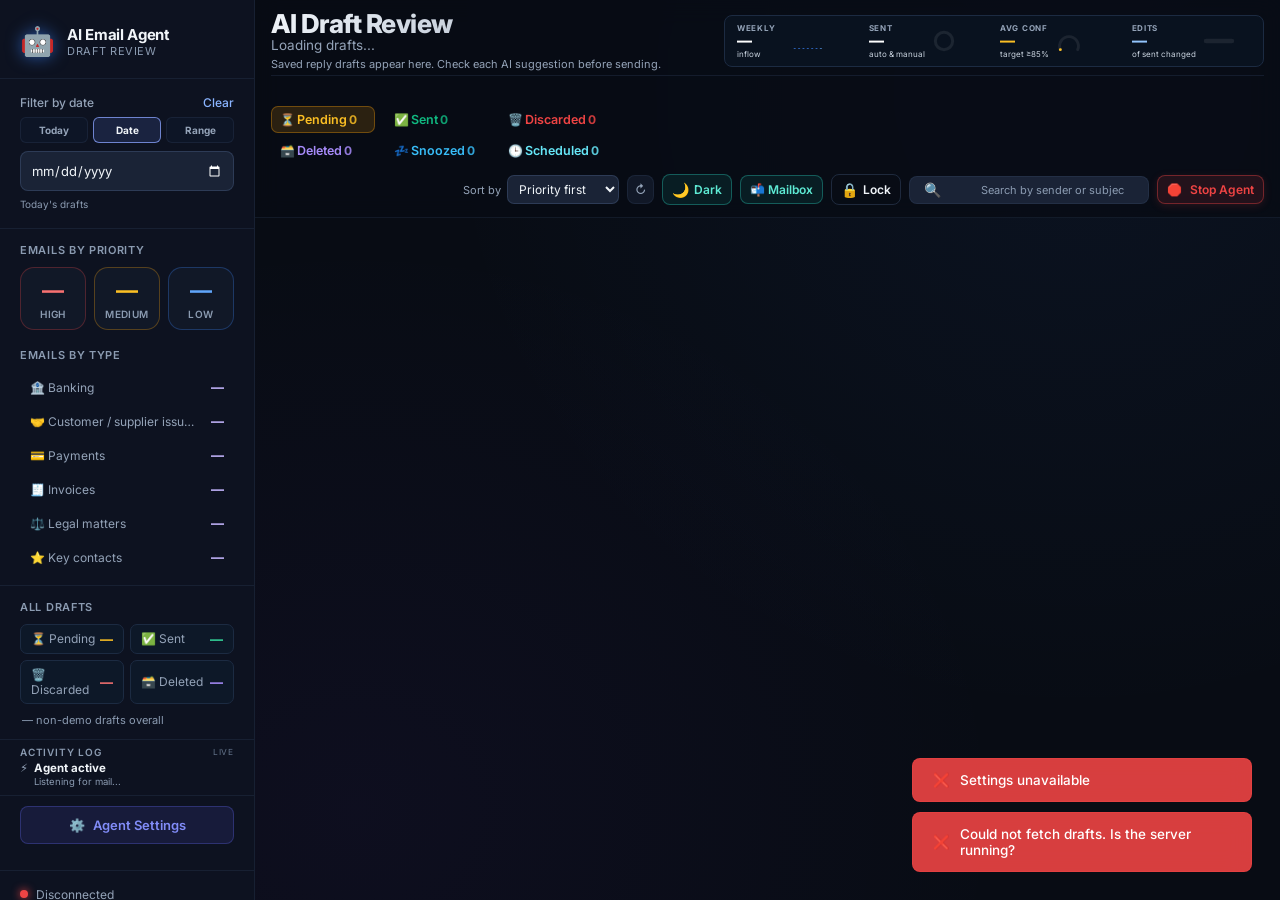
==== commit 12c06869: "Add scheduled dashboard filter" ====
--- a/dashboard/index.html
+++ b/dashboard/index.html
@@ -8,8 +8,8 @@
   <link rel="preconnect" href="https://fonts.googleapis.com" />
   <link rel="preconnect" href="https://fonts.gstatic.com" crossorigin />
   <link href="https://fonts.googleapis.com/css2?family=Inter:wght@300;400;500;600;700;800&family=JetBrains+Mono:wght@400;500&display=swap" rel="stylesheet" />
-  <link rel="stylesheet" href="style.css?v=20260922-snooze-date" />
-  <link rel="stylesheet" href="toolbar-layout.css?v=20260922-1" />
+  <link rel="stylesheet" href="style.css?v=20260922-card-schedule" />
+  <link rel="stylesheet" href="toolbar-layout.css?v=20260922-filter-grid-live" />
   <link rel="stylesheet" href="review.css?v=20260921-16" />
 </head>
 <body>
@@ -223,6 +223,9 @@
             </button>
             <button class="filter-btn" data-filter="snoozed" id="filter-snoozed">
               <span class="filter-icon">💤</span> Snoozed <span class="filter-count">0</span>
+            </button>
+            <button class="filter-btn" data-filter="scheduled" id="filter-scheduled">
+              <span class="filter-icon">🕒</span> Scheduled <span class="filter-count">0</span>
             </button>
           </div>
           <label class="select-all-drafts hidden" id="select-all-drafts">
@@ -483,7 +486,7 @@
   <div class="toast-popup" id="toast-popup"></div>
 
   <script src="security.js?v=20260921-16"></script>
-  <script src="app.js?v=20260922-snooze-date"></script>
+  <script src="app.js?v=20260922-card-schedule"></script>
   <script src="review.js?v=20260921-16"></script>
 </body>
 </html>
--- a/dashboard/style.css
+++ b/dashboard/style.css
@@ -361,6 +361,18 @@
   color: #7dd3fc;
 }
 
+.filter-btn[data-filter="scheduled"] {
+  color: #67e8f9;
+}
+.filter-btn[data-filter="scheduled"]:hover {
+  background: rgba(14, 165, 233, 0.1);
+}
+.filter-btn[data-filter="scheduled"].active {
+  background: rgba(14, 165, 233, 0.15);
+  border-color: rgba(14, 165, 233, 0.4);
+  color: #a5f3fc;
+}
+
 /* Sidebar Footer */
 .sidebar-footer {
   margin-top: auto;
@@ -1773,6 +1785,21 @@
   white-space: nowrap;
 }
 .snooze-btn:hover { background: #203650; border-color: #5c7da8; }
+.schedule-card-btn {
+  padding: 7px 11px;
+  border: 1px solid rgba(14, 165, 233, 0.42);
+  border-radius: 8px;
+  background: rgba(14, 165, 233, 0.12);
+  color: #a5f3fc;
+  font-size: 12px;
+  font-weight: 600;
+  cursor: pointer;
+  white-space: nowrap;
+}
+.schedule-card-btn:hover {
+  background: rgba(14, 165, 233, 0.2);
+  border-color: rgba(103, 232, 249, 0.58);
+}
 .snooze-popover {
   position: absolute;
   top: calc(100% + 4px);
@@ -2116,7 +2143,8 @@
   }
   .review-link,
   .card-undo,
-  .snooze-btn {
+  .snooze-btn,
+  .schedule-card-btn {
     padding-left: 10px !important;
     padding-right: 10px !important;
     font-size: 11px !important;
--- a/dashboard/toolbar-layout.css
+++ b/dashboard/toolbar-layout.css
@@ -4,42 +4,46 @@
   flex-wrap: wrap;
   align-items: center;
   justify-content: flex-start;
-  gap: 12px 16px;
+  gap: 10px 14px;
   height: auto !important;
-  padding-block: 10px;
+  padding-block: 6px;
 }
 body .topbar .controls-left-filters {
   display: flex;
   flex: 0 1 auto;
   flex-wrap: wrap;
   align-items: center;
-  gap: 8px;
+  gap: 12px;
   min-width: 0;
   max-width: 100%;
 }
 body .topbar .filter-buttons {
-  flex-wrap: wrap !important;
-  gap: 5px !important;
+  display: grid !important;
+  grid-template-columns: repeat(3, max-content);
+  gap: 4px 10px !important;
   min-width: 0;
+  align-items: center;
 }
-body .topbar .filter-label-text { font-size: 11px !important; }
+body .topbar .filter-label-text { display: none !important; }
 body .topbar .controls-unified-row .filter-btn {
   flex: 0 0 auto;
-  min-width: max-content !important;
-  font-size: 11.5px !important;
-  padding: 6px 8px !important;
-  gap: 4px !important;
+  justify-content: flex-start;
+  min-width: 104px !important;
+  height: 27px;
+  font-size: 12.5px !important;
+  padding: 5px 8px !important;
+  gap: 2px !important;
 }
 body .topbar .select-all-drafts {
   flex: 0 0 auto;
   font-size: 11px;
-  margin-left: 4px;
+  margin-left: 2px;
   padding-left: 10px;
 }
 body .topbar .select-all-drafts span { display: inline; }
 body .topbar .controls-right-tools {
   display: flex;
-  flex: 1 1 730px;
+  flex: 1 1 690px;
   flex-wrap: wrap;
   align-items: center;
   justify-content: flex-end;
@@ -99,3 +103,19 @@
   body .topbar .controls-right-tools { justify-content: flex-start; }
   body .topbar .header-stats-strip { flex-grow: 1; }
 }
+
+@media (max-width: 1120px) {
+  body .topbar .filter-buttons {
+    grid-template-columns: repeat(3, minmax(92px, 1fr));
+    width: min(390px, 100%);
+  }
+  body .topbar .controls-unified-row .filter-btn {
+    min-width: 0 !important;
+  }
+}
+
+@media (max-width: 720px) {
+  body .topbar .filter-buttons {
+    grid-template-columns: repeat(2, minmax(0, 1fr));
+  }
+}
